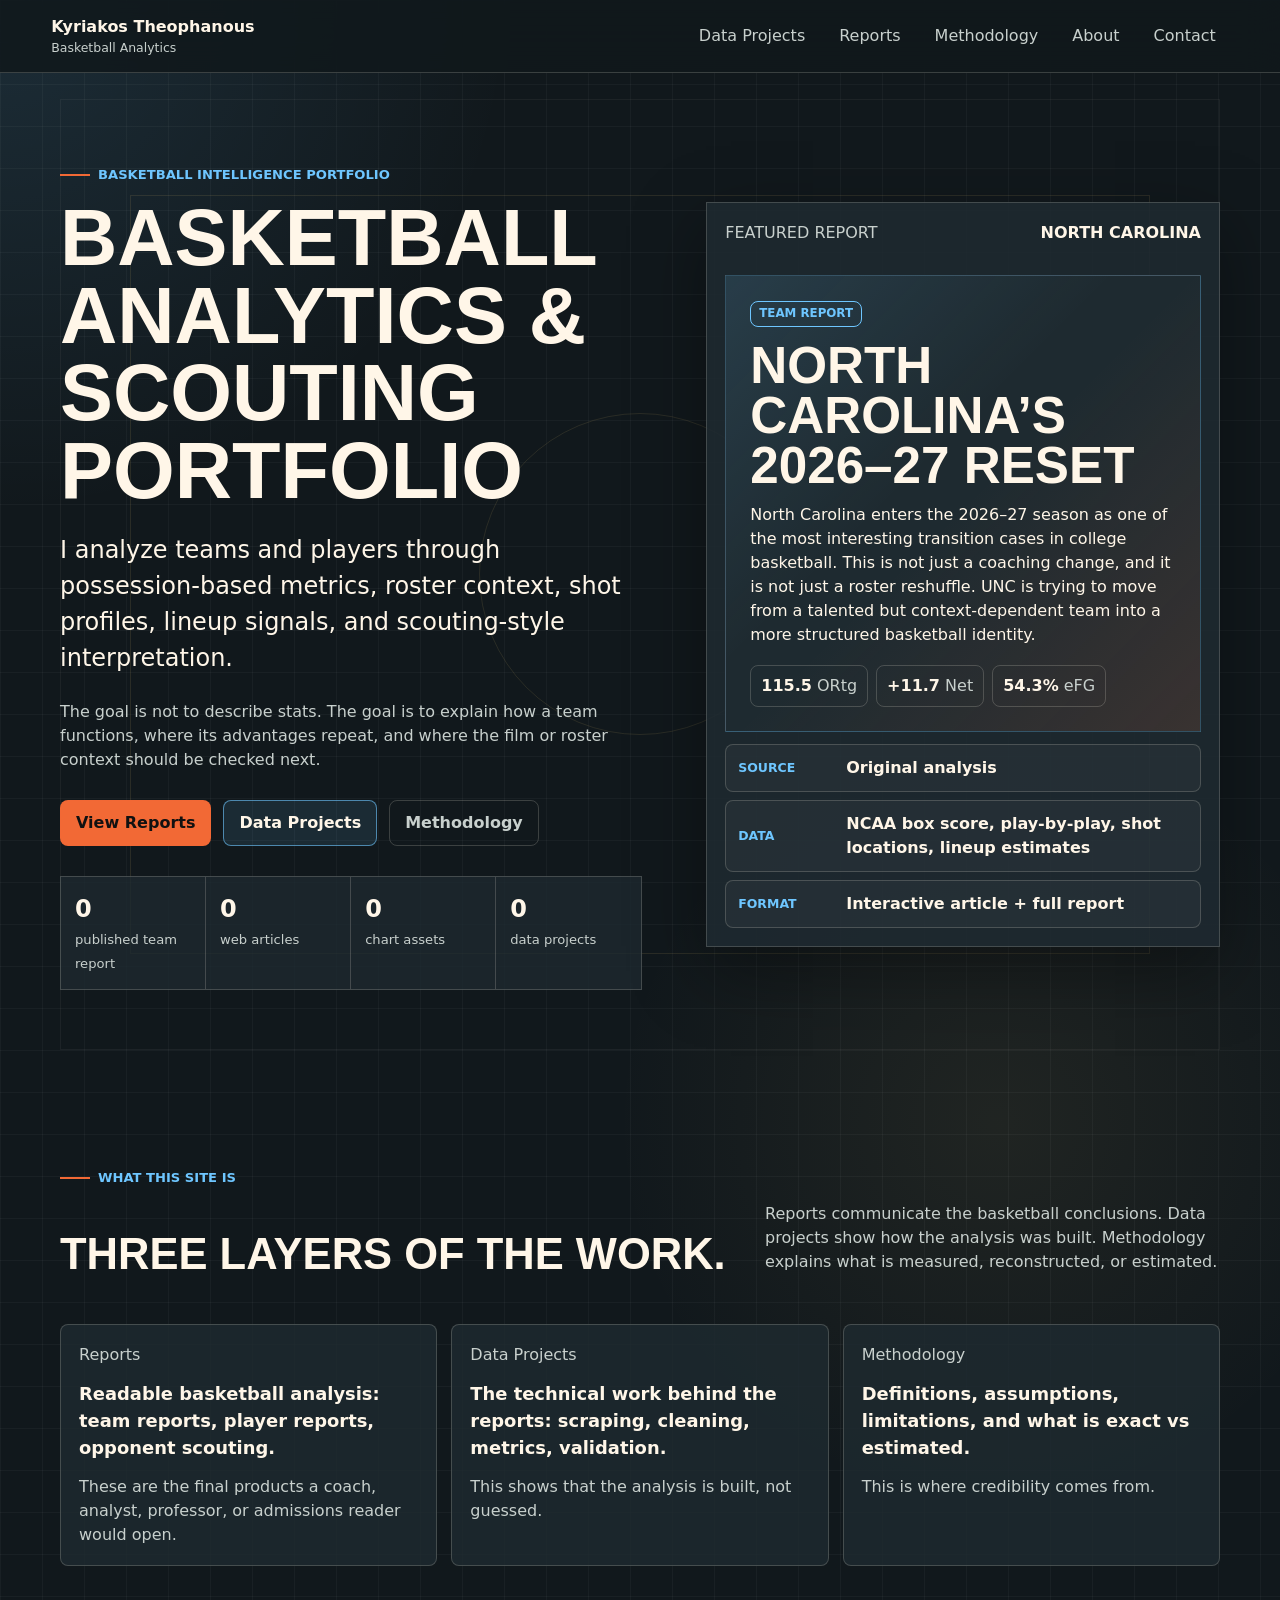
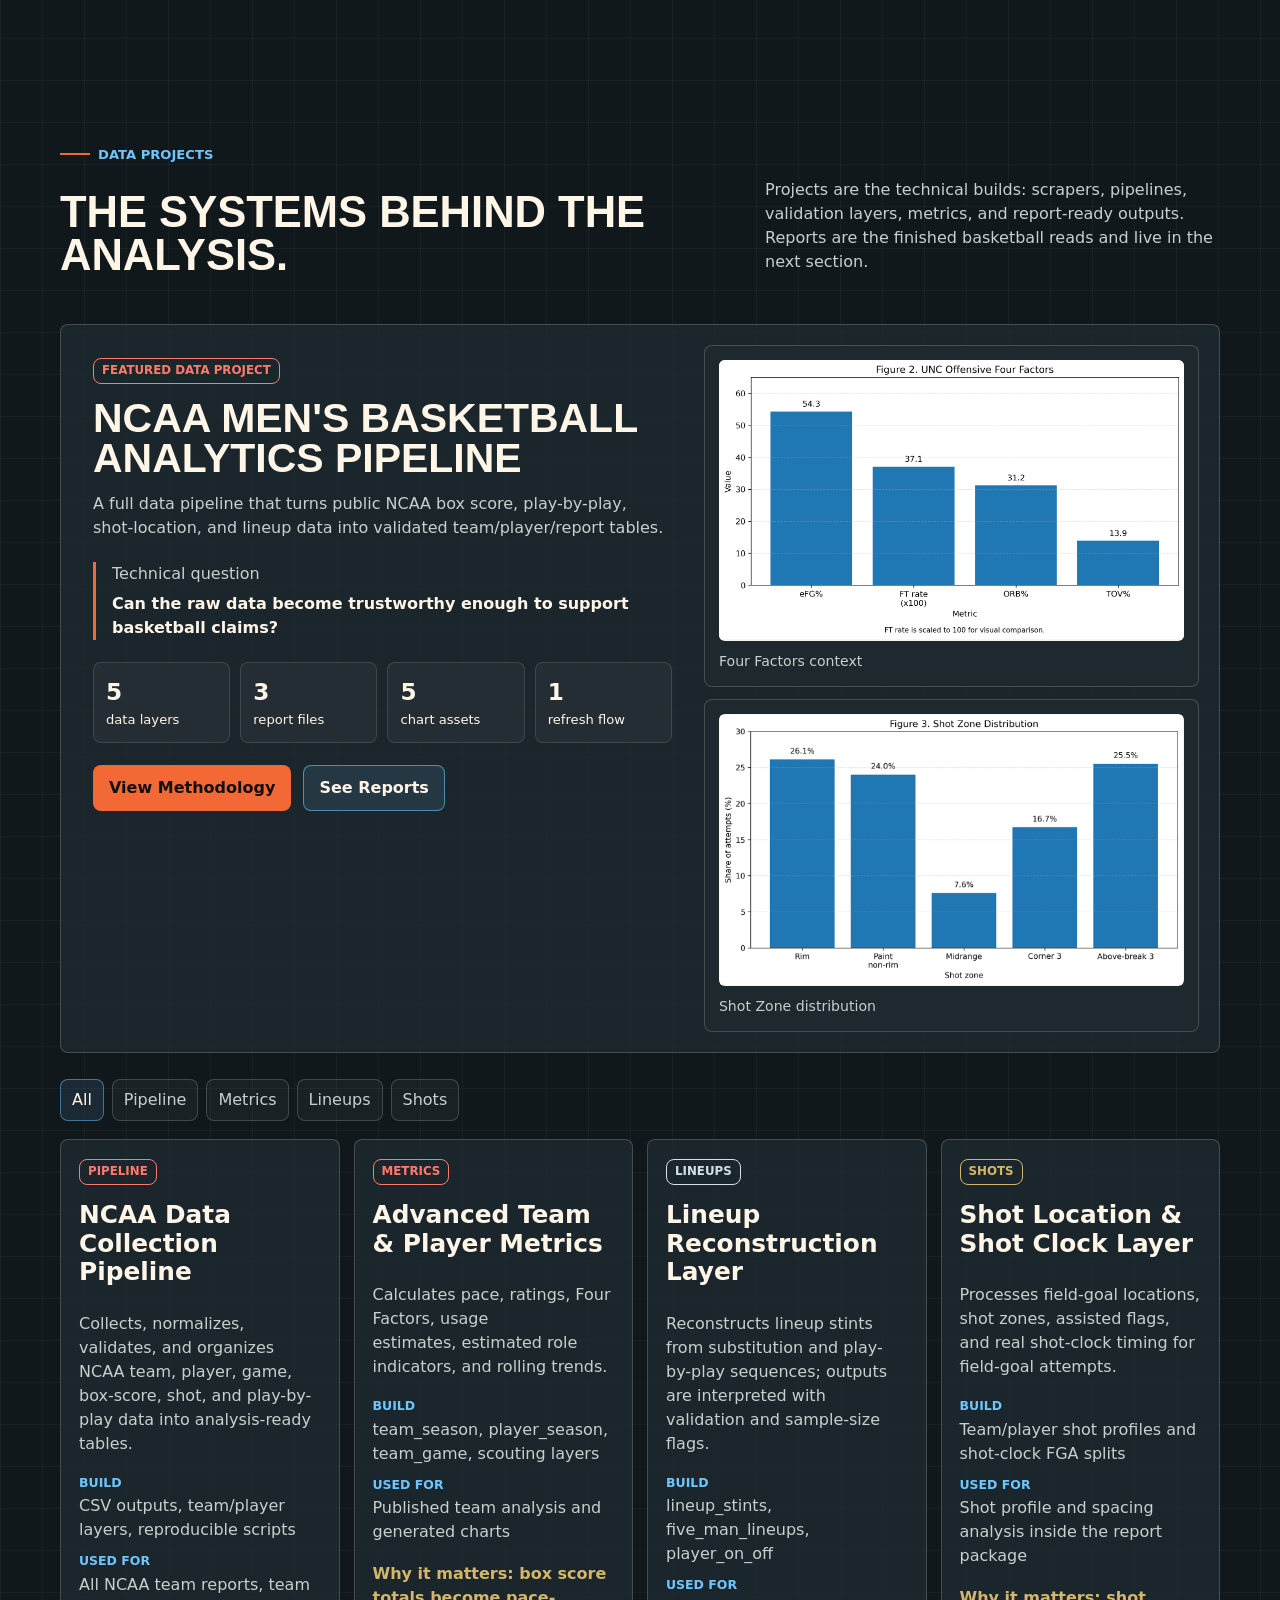
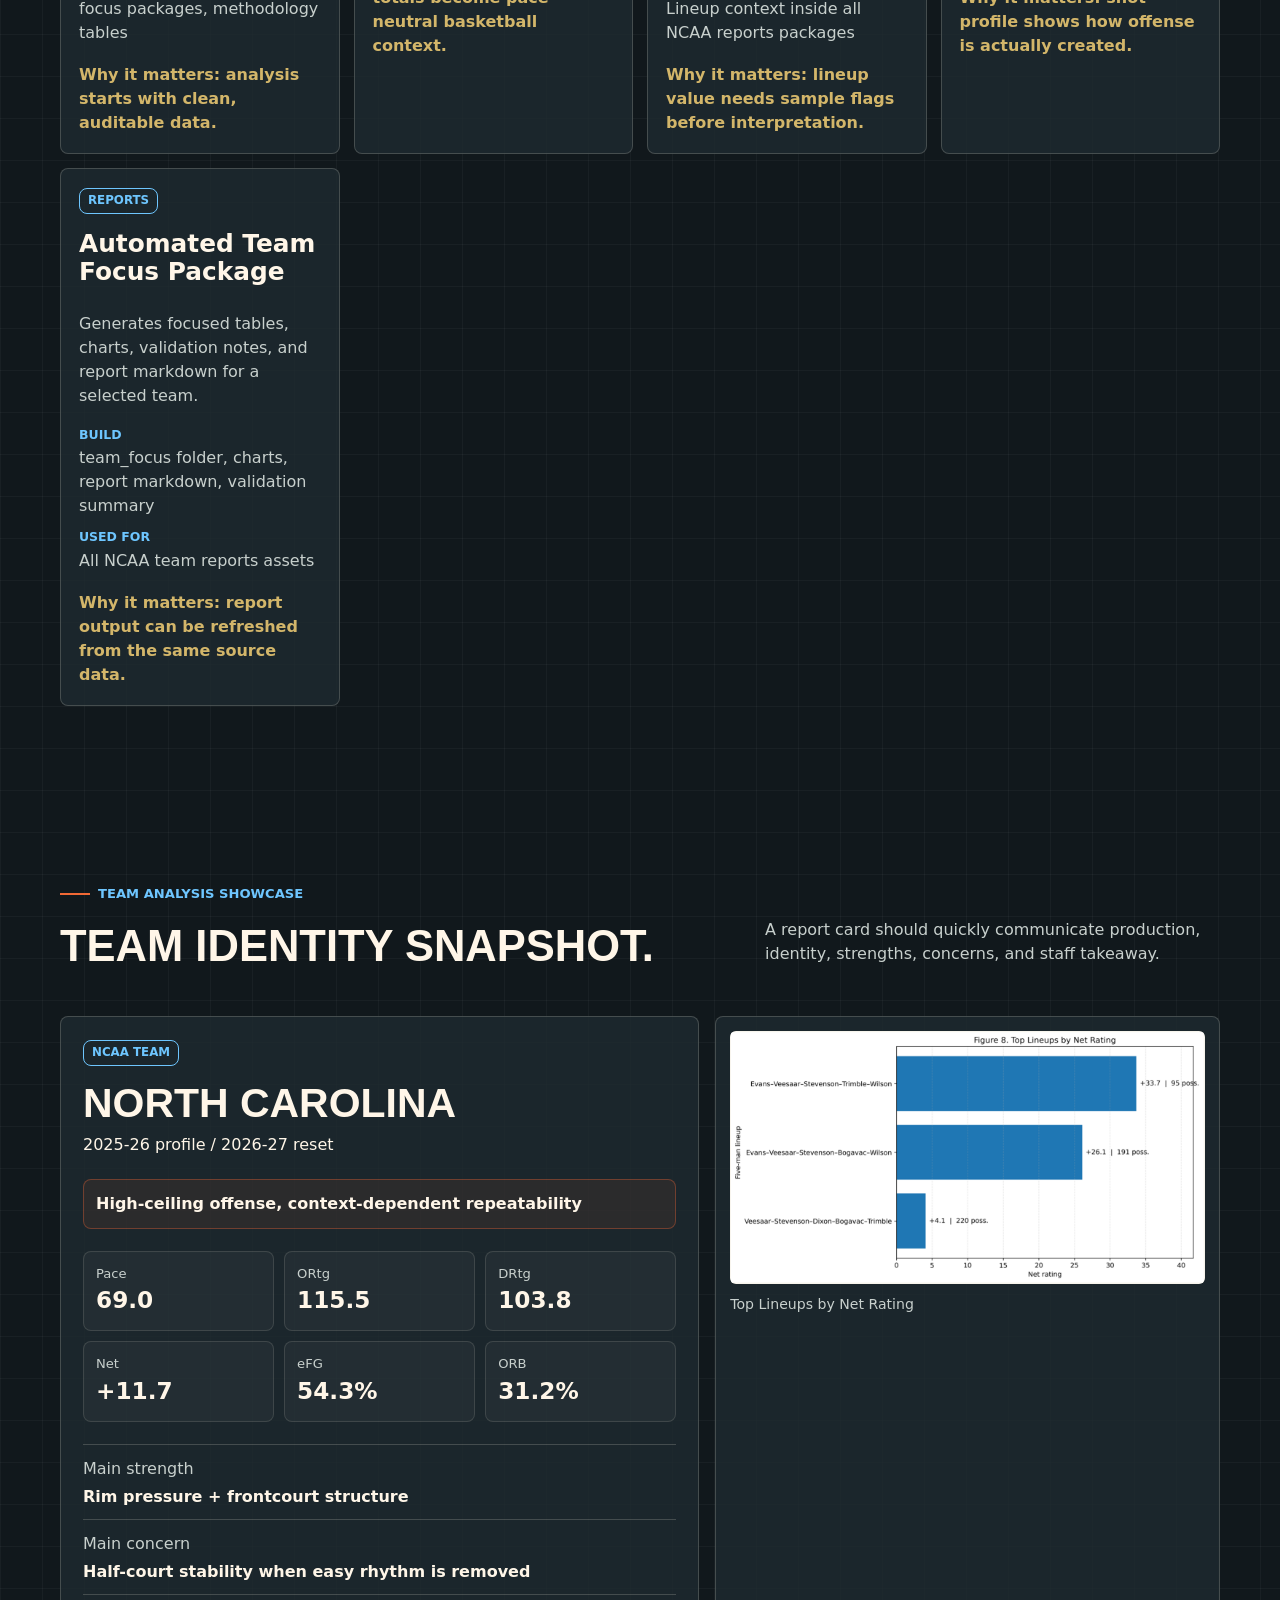
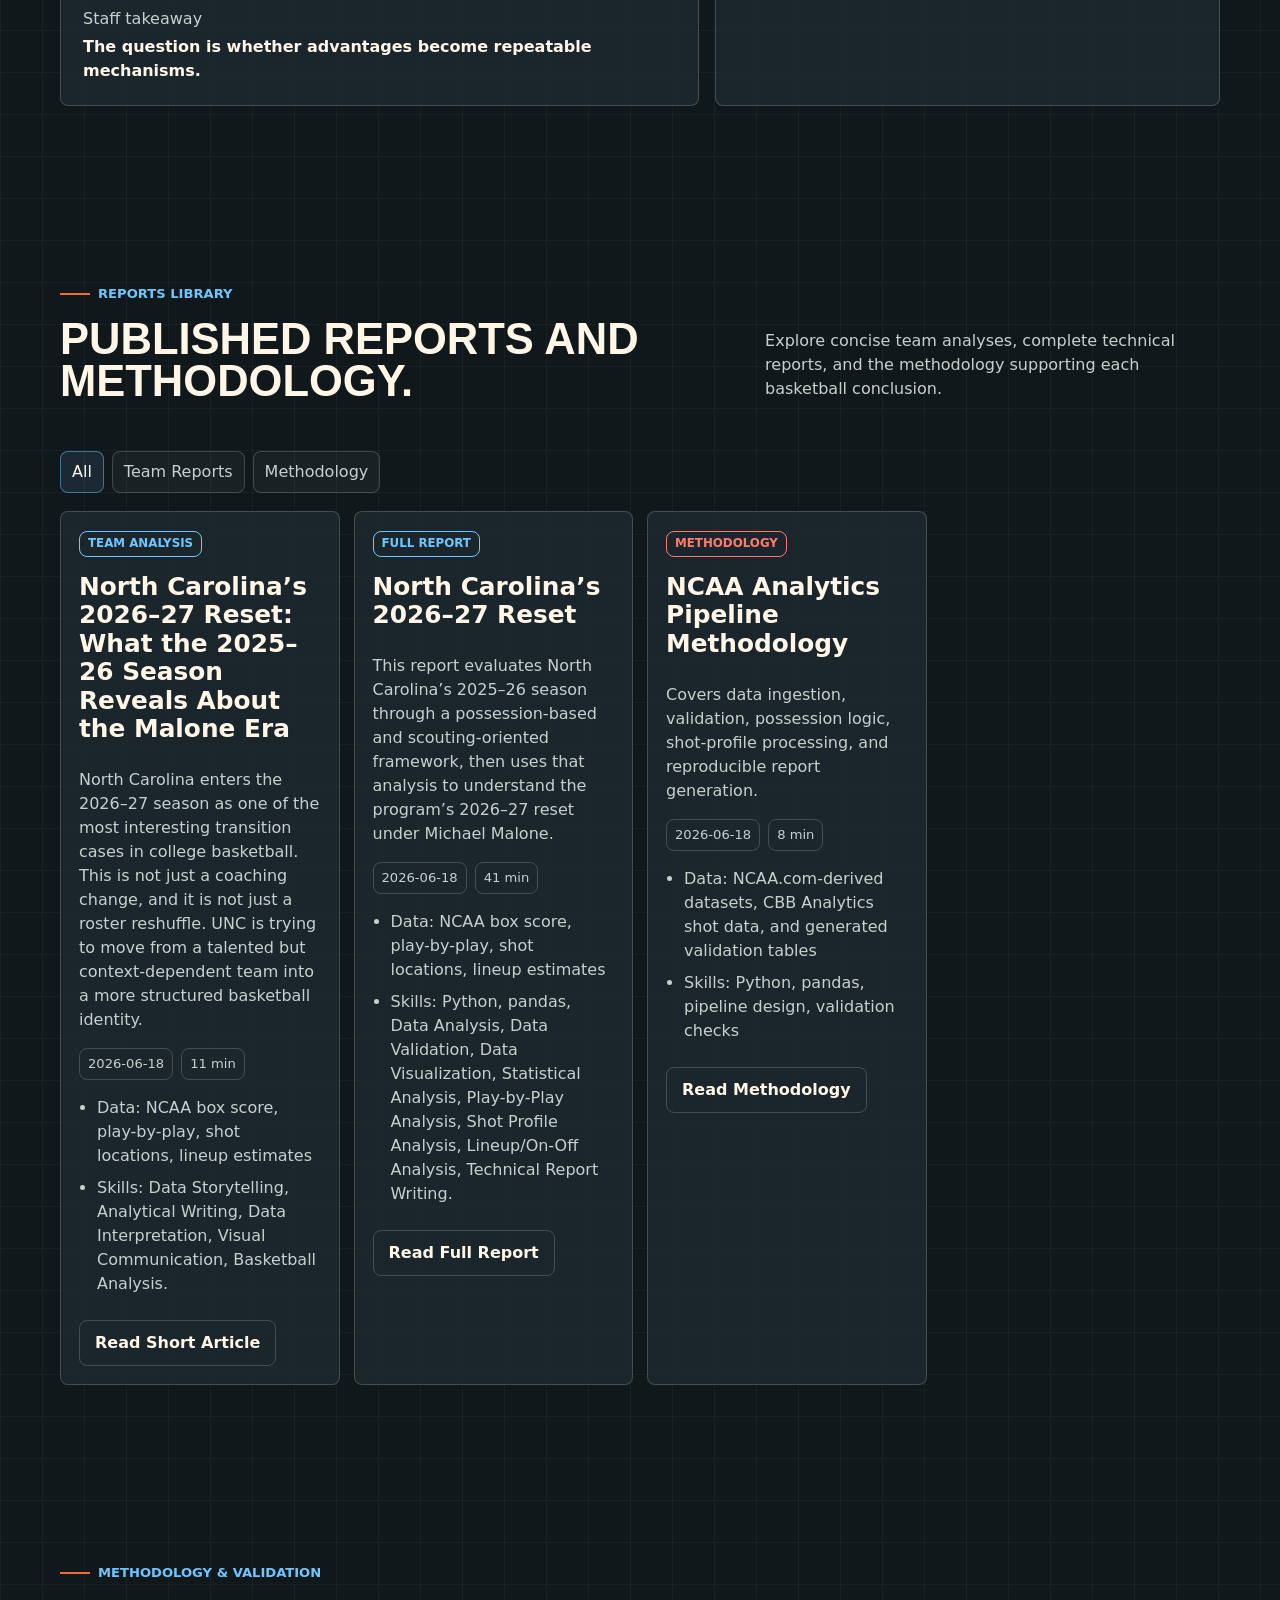
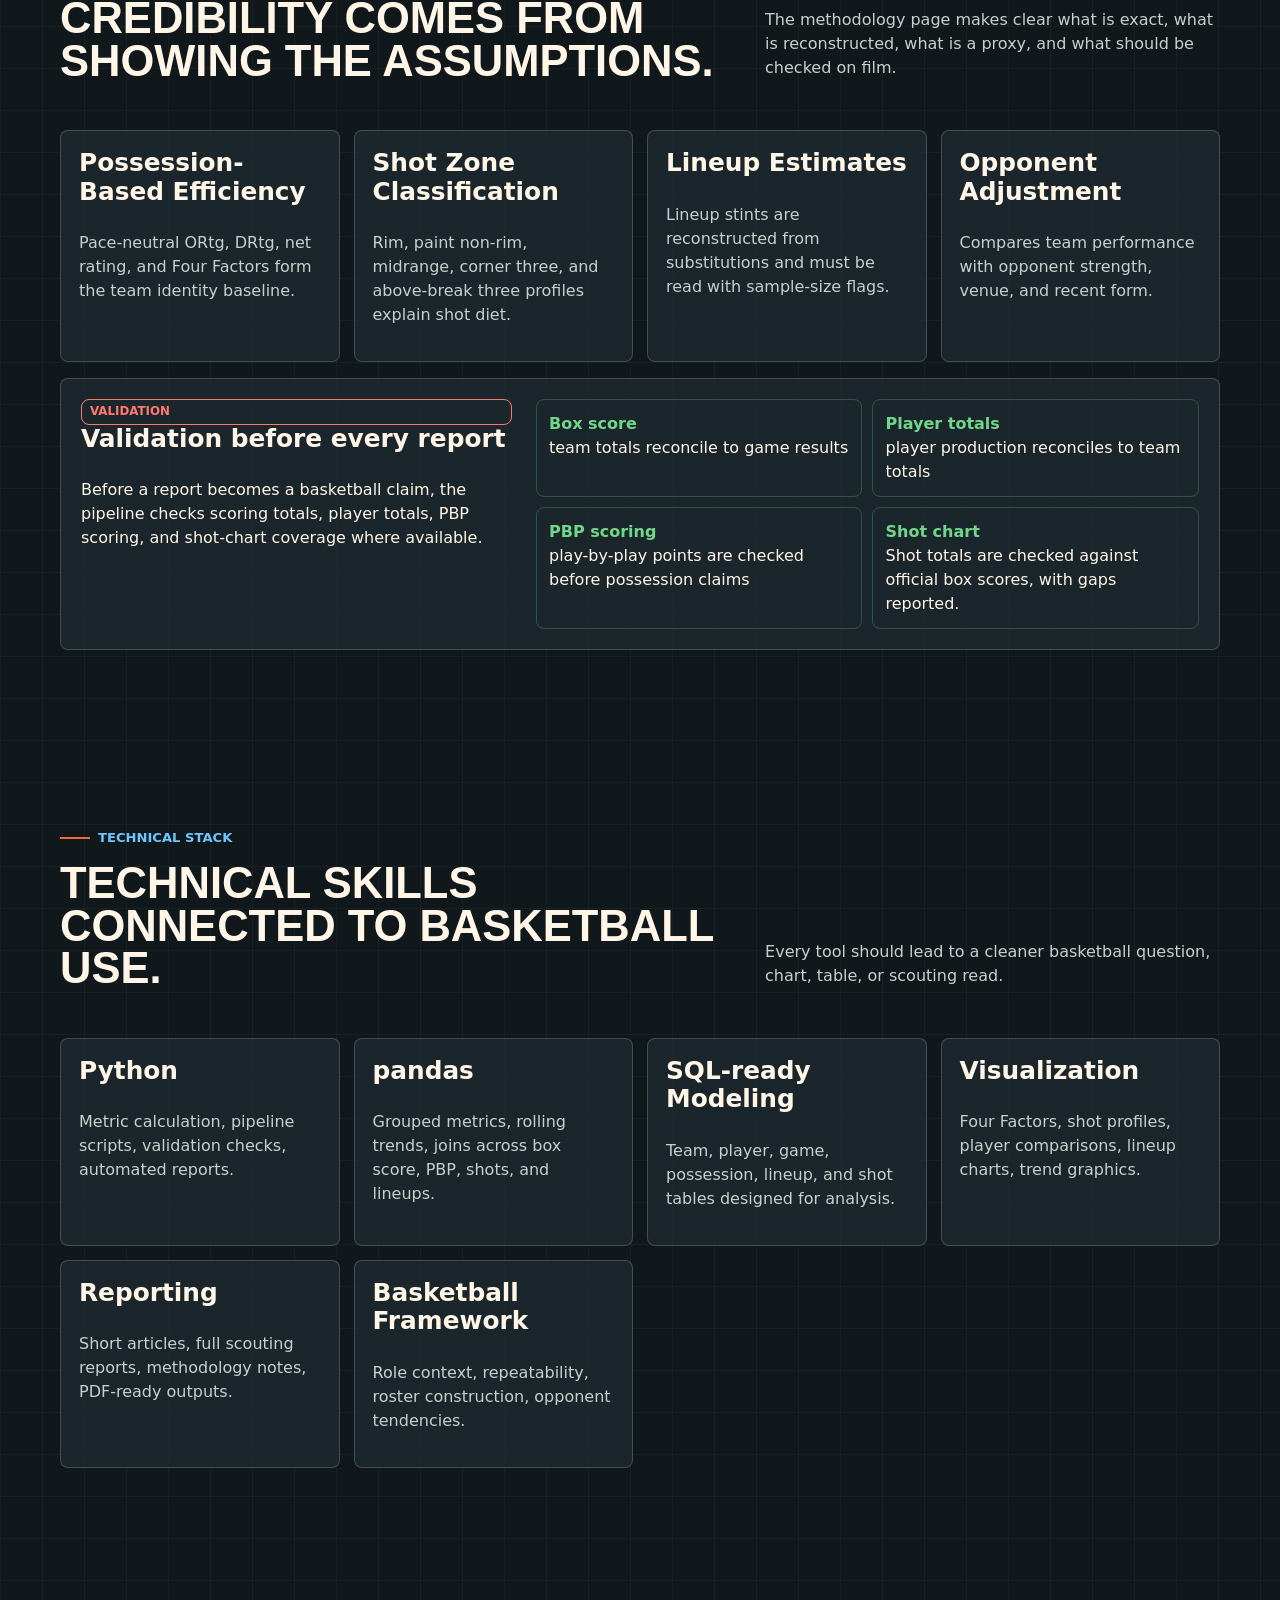
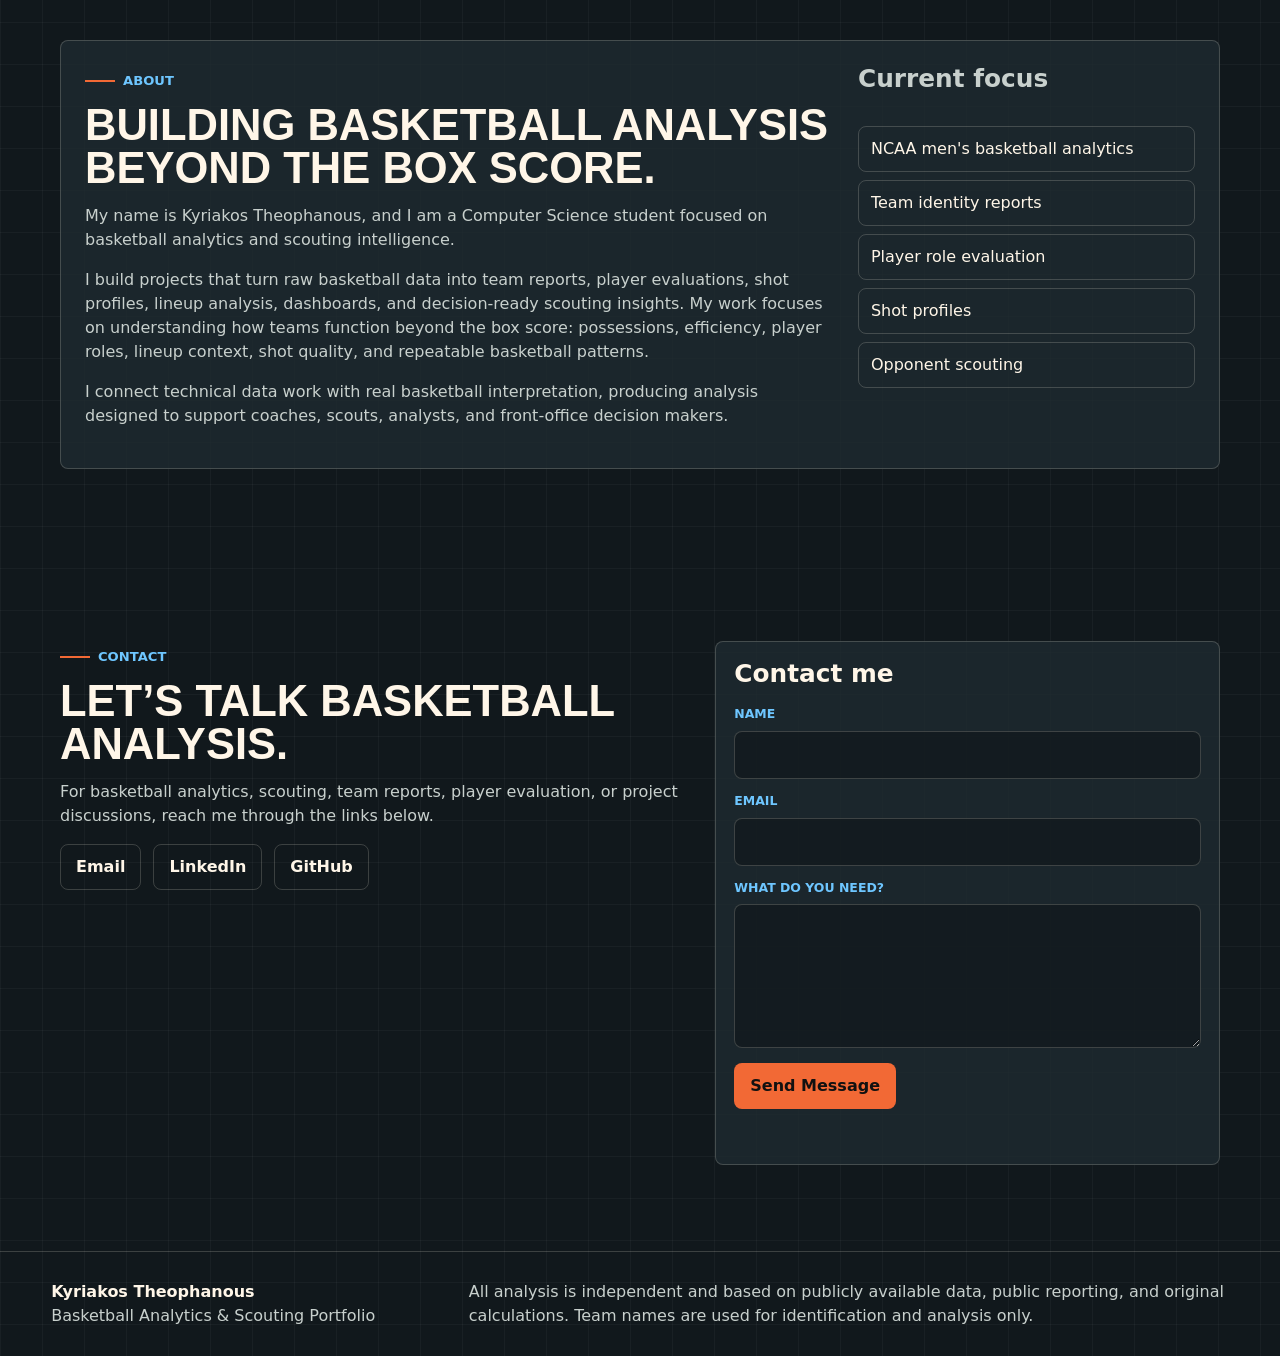
==== index.html @ 7f6c4893 "Initial portfolio site" ====
<!doctype html>
<html lang="en">
  <head>
    <meta charset="UTF-8" />
    <meta name="viewport" content="width=device-width, initial-scale=1.0" />
    <title>Kyriakos Theophanous | Basketball Analytics Portfolio</title>
    <meta
      name="description"
      content="Basketball analytics and scouting reports built from possession-based data, roster context, player roles, shot profiles, lineup impact, and team identity."
    />
    <link rel="stylesheet" href="styles.css" />
  </head>
  <body>
    <header class="site-nav" data-nav>
      <a class="brand" href="#home" aria-label="Kyriakos Theophanous home">
        <span>
          <strong>Kyriakos Theophanous</strong>
          <small>Basketball Analytics</small>
        </span>
      </a>
      <button class="nav-toggle" type="button" aria-label="Open navigation" data-nav-toggle>
        <span></span>
        <span></span>
      </button>
      <nav class="nav-links" data-nav-links>
        <a href="#projects">Data Projects</a>
        <a href="#reports">Reports</a>
        <a href="#methodology">Methodology</a>
        <a href="#about">About</a>
        <a href="#contact">Contact</a>
      </nav>
    </header>

    <main>
      <section class="hero section-shell" id="home">
        <div class="court-grid" aria-hidden="true"></div>
        <div class="hero-copy reveal">
          <p class="eyebrow">Basketball intelligence portfolio</p>
          <h1>Basketball Analytics & Scouting Portfolio</h1>
          <p class="hero-lede">
            I analyze teams and players through possession-based metrics, roster context, shot profiles,
            lineup signals, and scouting-style interpretation.
          </p>
          <p class="hero-note">
            The goal is not to describe stats. The goal is to explain how a team functions, where its
            advantages repeat, and where the film or roster context should be checked next.
          </p>
          <div class="hero-actions" aria-label="Primary links">
            <a class="btn primary" href="#reports">View Reports</a>
            <a class="btn secondary" href="#projects">Data Projects</a>
            <a class="btn ghost" href="#methodology">Methodology</a>
          </div>
          <div class="proof-strip" aria-label="Portfolio data snapshot">
            <div>
              <strong data-counter="1">0</strong>
              <span>published team report</span>
            </div>
            <div>
              <strong data-counter="3">0</strong>
              <span>report files</span>
            </div>
            <div>
              <strong data-counter="5">0</strong>
              <span>chart assets</span>
            </div>
            <div>
              <strong data-counter="1">0</strong>
              <span>NCAA pipeline</span>
            </div>
          </div>
        </div>

        <div class="guide-panel report-preview-panel reveal" aria-label="Featured report preview">
          <div class="guide-header">
            <span>Featured Report</span>
            <strong>North Carolina</strong>
          </div>
          <div class="report-preview-cover">
            <span class="badge team">Team Report</span>
            <h2>North Carolina Identity Reset</h2>
            <p>
              A possession-based read of offensive structure, frontcourt pressure, context splits, and
              roster transition.
            </p>
            <div class="mini-metrics">
              <span><b>115.5</b> ORtg</span>
              <span><b>+11.7</b> Net</span>
              <span><b>54.3%</b> eFG</span>
            </div>
          </div>
          <div class="report-preview-evidence">
            <div><span>Source</span><strong>Original analysis</strong></div>
            <div><span>Data</span><strong>NCAA box score, play-by-play, shot locations, lineup estimates</strong></div>
            <div><span>Format</span><strong>Interactive article + full report</strong></div>
          </div>
        </div>
      </section>

      <section class="snapshot section-shell reveal" aria-labelledby="snapshot-title">
        <div class="section-kicker">What This Site Is</div>
        <div class="section-heading">
          <h2 id="snapshot-title">Three things, clearly separated.</h2>
          <p>
            The portfolio should not repeat itself. The work is organized as finished reports, technical
            data projects, and methodology/validation notes.
          </p>
        </div>
        <div class="site-map-grid">
          <article class="profile-card">
            <span>Reports</span>
            <strong>Readable basketball analysis: team reports, player reports, opponent scouting.</strong>
            <p>These are the final products a coach, analyst, professor, or admissions reader would open.</p>
          </article>
          <article class="profile-card">
            <span>Data Projects</span>
            <strong>The technical work behind the reports: scraping, cleaning, metrics, validation.</strong>
            <p>This shows that the analysis is built, not guessed.</p>
          </article>
          <article class="profile-card">
            <span>Methodology</span>
            <strong>Definitions, assumptions, limitations, and what is exact vs estimated.</strong>
            <p>This is where credibility comes from.</p>
          </article>
        </div>
      </section>

      <section class="featured section-shell" id="projects" aria-labelledby="featured-title">
        <div class="section-kicker">Data Projects</div>
        <div class="section-heading reveal">
          <h2 id="featured-title">The systems behind the analysis.</h2>
          <p>
            Projects are the technical builds: scrapers, pipelines, validation layers, metrics, and
            dashboards. Reports are the finished basketball reads and live in the next section.
          </p>
        </div>

        <article class="case-study reveal">
          <div class="case-copy">
            <span class="badge model">Featured Data Project</span>
            <h3>NCAA Men's Basketball Analytics Pipeline</h3>
            <p>
              A full data pipeline that turns public NCAA box score, play-by-play, shot-location, and lineup
              data into validated team/player/report tables.
            </p>
            <div class="question-box">
              <span>Technical question</span>
              <strong>Can the raw data become trustworthy enough to support basketball claims?</strong>
            </div>
            <div class="metric-row">
              <div><b>5</b><span>data projects</span></div>
              <div><b>5</b><span>report types</span></div>
              <div><b>3</b><span>validation layers</span></div>
              <div><b>1</b><span>refresh flow</span></div>
            </div>
            <div class="button-row">
              <a class="btn primary" href="#methodology">View Methodology</a>
              <a class="btn secondary" href="#reports">See Final Reports</a>
            </div>
          </div>
          <div class="chart-stack" aria-label="Generated chart previews">
            <figure>
              <img src="assets/charts/four_factors_comparison.svg" alt="Four factors comparison chart" />
              <figcaption>Four Factors context</figcaption>
            </figure>
            <figure>
              <img src="assets/charts/shot_profile_bar.svg" alt="Shot profile bar chart" />
              <figcaption>Shot profile distribution</figcaption>
            </figure>
          </div>
        </article>

        <div class="filter-bar" aria-label="Project filters">
          <button class="active" type="button" data-filter="all">All</button>
          <button type="button" data-filter="pipeline">Pipeline</button>
          <button type="button" data-filter="metrics">Metrics</button>
          <button type="button" data-filter="lineup">Lineups</button>
          <button type="button" data-filter="shot">Shots</button>
        </div>

        <div class="project-grid">
          <article class="project-card reveal" data-project="pipeline">
            <span class="badge model">Pipeline</span>
            <h3>NCAA Data Collection Pipeline</h3>
            <p>Scrapes and organizes NCAA team, player, game, box score, and play-by-play data into analysis-ready tables.</p>
            <dl>
              <div><dt>Build</dt><dd>CSV outputs, team/player layers, reproducible scripts</dd></div>
              <div><dt>Used for</dt><dd>Every downstream team and player report</dd></div>
            </dl>
            <strong class="insight">Why it matters: analysis starts with clean, auditable data.</strong>
          </article>
          <article class="project-card reveal" data-project="metrics">
            <span class="badge model">Metrics</span>
            <h3>Advanced Team & Player Metrics</h3>
            <p>Calculates pace, ratings, Four Factors, usage estimates, role indicators, and rolling trends.</p>
            <dl>
              <div><dt>Build</dt><dd>team_season, player_season, team_game, scouting layers</dd></div>
              <div><dt>Used for</dt><dd>Team identity and player role interpretation</dd></div>
            </dl>
            <strong class="insight">Why it matters: box score totals become pace-neutral context.</strong>
          </article>
          <article class="project-card reveal" data-project="lineup">
            <span class="badge lineup">Lineups</span>
            <h3>Lineup Reconstruction Layer</h3>
            <p>Turns substitution and PBP sequences into lineup stints, five-man groups, and on/off context.</p>
            <dl>
              <div><dt>Build</dt><dd>lineup_stints, five_man_lineups, player_on_off</dd></div>
              <div><dt>Used for</dt><dd>Lineup reports and player context notes</dd></div>
            </dl>
            <strong class="insight">Why it matters: lineups need sample flags before interpretation.</strong>
          </article>
          <article class="project-card reveal" data-project="shot">
            <span class="badge shot">Shots</span>
            <h3>Shot Location & Shot Clock Layer</h3>
            <p>Processes field-goal locations, zone labels, assisted flags, and real shot-clock attempt splits.</p>
            <dl>
              <div><dt>Build</dt><dd>team/player shot profiles, shot-clock FGA tables</dd></div>
              <div><dt>Used for</dt><dd>Shot diet, spacing, and player scoring profiles</dd></div>
            </dl>
            <strong class="insight">Why it matters: shot profile shows how offense is actually created.</strong>
          </article>
          <article class="project-card reveal" data-project="pipeline">
            <span class="badge team">Reports</span>
            <h3>Automated Team Focus Packages</h3>
            <p>Generates one folder per team with focused tables, charts, validation notes, and report markdown.</p>
            <dl>
              <div><dt>Build</dt><dd>team_focus folders and report-ready assets</dd></div>
              <div><dt>Used for</dt><dd>Team reports and scouting summaries</dd></div>
            </dl>
            <strong class="insight">Why it matters: one pipeline can refresh every team consistently.</strong>
          </article>
        </div>
      </section>

      <section class="showcase section-shell reveal" aria-labelledby="team-title">
        <div class="section-kicker">Team Analysis Showcase</div>
        <div class="section-heading">
          <h2 id="team-title">Team identity snapshot.</h2>
          <p>One team card should quickly communicate production, identity, strengths, concerns, and staff takeaway.</p>
        </div>
        <div class="team-layout">
          <article class="identity-card">
            <div>
              <span class="badge team">NCAA Team</span>
              <h3>North Carolina</h3>
              <p>2025-26 profile / 2026-27 reset</p>
            </div>
            <div class="identity-label">High-ceiling offense, context-dependent repeatability</div>
            <div class="metric-tiles">
              <div><span>Pace</span><strong>69.0</strong></div>
              <div><span>ORtg</span><strong>115.5</strong></div>
              <div><span>DRtg</span><strong>103.8</strong></div>
              <div><span>Net</span><strong>+11.7</strong></div>
              <div><span>eFG</span><strong>54.3%</strong></div>
              <div><span>ORB</span><strong>31.2%</strong></div>
            </div>
            <div class="takeaway-grid">
              <div><span>Main strength</span><strong>Rim pressure + frontcourt structure</strong></div>
              <div><span>Main concern</span><strong>Half-court stability when easy rhythm is removed</strong></div>
              <div><span>Staff takeaway</span><strong>The question is whether advantages become repeatable mechanisms.</strong></div>
            </div>
          </article>
          <figure class="large-chart">
            <img src="assets/charts/net_rating_trend.svg" alt="Net rating trend chart" />
            <figcaption>Generated trend chart preview from the analysis pipeline.</figcaption>
          </figure>
        </div>
      </section>

      <section class="reports section-shell" id="reports" aria-labelledby="reports-title">
        <div class="section-kicker">Reports Library</div>
        <div class="section-heading reveal">
          <h2 id="reports-title">A library for articles, PDFs, charts, and methodology.</h2>
          <p>
            Short public reads can sit next to full reports, source notes, validation summaries, and code links.
          </p>
        </div>
        <div class="filter-bar report-filters" aria-label="Report filters">
          <button class="active" type="button" data-report-filter="all">All</button>
          <button type="button" data-report-filter="team">Team Reports</button>
          <button type="button" data-report-filter="method">Methodology</button>
        </div>
        <div class="report-grid">
          <article class="report-card reveal" data-report="team">
            <span class="badge team">Team Analysis</span>
            <h3>North Carolina's 2026-27 Reset</h3>
            <p>UNC's profile was strong but context-dependent; the reset asks whether advantages can repeat.</p>
            <ul>
              <li>Data: box scores, PBP, shot-location, lineup estimates</li>
              <li>Skills: Four Factors, context splits, roster transition</li>
            </ul>
            <a href="article.html?slug=north-carolina-2026-reset-short">Read Short Article</a>
          </article>
          <article class="report-card reveal" data-report="method">
            <span class="badge model">Methodology</span>
            <h3>NCAA Analytics Pipeline</h3>
            <p>Data ingestion, validation, possession logic, shot profile processing, and report exports.</p>
            <ul>
              <li>Data: NCAA.com, CBB shot feed, generated validation tables</li>
              <li>Skills: Python, pandas, pipeline design, checks</li>
            </ul>
            <a href="article.html?slug=ncaa-pipeline-methodology">Read Methodology</a>
          </article>
        </div>
      </section>

      <section class="methodology section-shell" id="methodology" aria-labelledby="method-title">
        <div class="section-kicker">Methodology & Validation</div>
        <div class="section-heading reveal">
          <h2 id="method-title">Credibility comes from showing the assumptions.</h2>
          <p>
            The methodology page should make clear what is exact, what is reconstructed, what is a proxy, and
            what should be checked on film.
          </p>
        </div>
        <div class="method-grid">
          <article class="method-card reveal">
            <h3>Possession-Based Efficiency</h3>
            <p>Pace-neutral ORtg, DRtg, net rating, and Four Factors form the team identity baseline.</p>
          </article>
          <article class="method-card reveal">
            <h3>Shot Zone Classification</h3>
            <p>Rim, paint non-rim, midrange, corner three, and above-break three profiles explain shot diet.</p>
          </article>
          <article class="method-card reveal">
            <h3>Lineup Estimates</h3>
            <p>Lineup stints are reconstructed from substitutions and must be read with sample-size flags.</p>
          </article>
          <article class="method-card reveal">
            <h3>Opponent Adjustment</h3>
            <p>Context splits separate raw production from opponent strength, venue, and recent-form effects.</p>
          </article>
        </div>
        <div class="validation-panel reveal">
          <div>
            <span class="badge model">Validation</span>
            <h3>Validation before every report</h3>
            <p>Before a report becomes a basketball claim, the pipeline checks scoring totals, player totals, PBP scoring, and shot-chart coverage where available.</p>
          </div>
          <ul>
            <li><strong>Box score</strong><span>team totals reconcile to game results</span></li>
            <li><strong>Player totals</strong><span>player production reconciles to team totals</span></li>
            <li><strong>PBP scoring</strong><span>play-by-play points are checked before possession claims</span></li>
            <li><strong>Shot chart</strong><span>FGA, FGM, 3PA, and 3PM coverage is verified where shot data exists</span></li>
          </ul>
        </div>
      </section>

      <section class="skills section-shell reveal" aria-labelledby="skills-title">
        <div class="section-kicker">Technical Stack</div>
        <div class="section-heading">
          <h2 id="skills-title">Technical skills connected to basketball use.</h2>
          <p>Every tool should lead to a cleaner basketball question, chart, table, or scouting read.</p>
        </div>
        <div class="skill-grid">
          <article><h3>Python</h3><p>Metric calculation, pipeline scripts, validation checks, automated reports.</p></article>
          <article><h3>pandas</h3><p>Grouped metrics, rolling trends, joins across box score, PBP, shots, and lineups.</p></article>
          <article><h3>SQL-ready Modeling</h3><p>Team, player, game, possession, lineup, and shot tables designed for analysis.</p></article>
          <article><h3>Visualization</h3><p>Four Factors, shot profiles, player comparisons, lineup charts, trend graphics.</p></article>
          <article><h3>Reporting</h3><p>Short articles, full scouting reports, methodology notes, PDF-ready outputs.</p></article>
          <article><h3>Basketball Framework</h3><p>Role context, repeatability, roster construction, opponent tendencies.</p></article>
        </div>
      </section>

      <section class="about section-shell" id="about" aria-labelledby="about-title">
        <div class="about-panel reveal">
          <div>
            <div class="section-kicker">About</div>
            <h2 id="about-title">Student analyst building serious basketball work.</h2>
            <p>
              My name is Kyriakos Theophanous. I am a Computer Science student building a basketball analytics
              and scouting portfolio focused on college basketball, team identity, player roles, and
              possession-based analysis.
            </p>
            <p>
              I am especially interested in the connection between data and basketball decisions: how a team
              creates advantages, how player roles affect lineup function, how shot profiles reveal identity,
              and how roster construction changes the way a team can play.
            </p>
          </div>
          <div class="target-list">
            <h3>Current focus</h3>
            <span>NCAA men's basketball analytics</span>
            <span>Team identity reports</span>
            <span>Player role evaluation</span>
            <span>Shot profiles</span>
            <span>Opponent scouting</span>
          </div>
        </div>
      </section>

      <section class="contact section-shell" id="contact" aria-labelledby="contact-title">
        <div class="contact-layout reveal">
          <div>
            <div class="section-kicker">Contact</div>
            <h2 id="contact-title">Let’s talk basketball analysis.</h2>
            <p class="contact-copy">
              For basketball analytics, scouting, team reports, player evaluation, or project discussions,
              reach me through the links below.
            </p>
            <div class="contact-links" aria-label="Contact links">
              <a href="mailto:kyriacosthe@gmail.com">Email</a>
              <a href="https://www.linkedin.com/in/kyriakos-theophanous-17b260353/" target="_blank" rel="noreferrer">LinkedIn</a>
              <a href="https://github.com/Kyriacosthe" target="_blank" rel="noreferrer">GitHub</a>
            </div>
          </div>
          <form class="contact-form" data-contact-form>
            <h3>Contact me</h3>
            <label>
              <span>Name</span>
              <input name="name" type="text" autocomplete="name" required />
            </label>
            <label>
              <span>Email</span>
              <input name="email" type="email" autocomplete="email" required />
            </label>
            <label>
              <span>What do you need?</span>
              <textarea name="message" rows="5" required></textarea>
            </label>
            <button class="btn primary" type="submit">Send Message</button>
            <p class="form-status" data-contact-status></p>
          </form>
        </div>
      </section>

    </main>

    <footer class="site-footer">
      <div>
        <strong>Kyriakos Theophanous</strong>
        <span>Basketball Analytics & Scouting Portfolio</span>
      </div>
      <p>
        All analysis is independent and based on publicly available data, public reporting, and original
        calculations. Team names are used for identification and analysis only.
      </p>
    </footer>

    <script src="script.js"></script>
  </body>
</html>
---- styles.css ----
:root {
  color-scheme: dark;
  --bg: #11181c;
  --bg-2: #172127;
  --panel: #1e2a30;
  --panel-2: #27353c;
  --cream: #fff6e8;
  --muted: #c8d0cd;
  --line: rgba(255, 246, 232, 0.18);
  --blue: #6ec6ff;
  --orange: #f26935;
  --gold: #d3b66a;
  --green: #72d68a;
  --danger: #ff7a6d;
  --shadow: 0 24px 70px rgba(0, 0, 0, 0.36);
  font-family: Inter, ui-sans-serif, system-ui, -apple-system, BlinkMacSystemFont, "Segoe UI", sans-serif;
  letter-spacing: 0;
}

* {
  box-sizing: border-box;
  letter-spacing: 0;
}

html {
  scroll-behavior: smooth;
}

body {
  margin: 0;
  min-width: 320px;
  background:
    linear-gradient(rgba(255, 255, 255, 0.035) 1px, transparent 1px),
    linear-gradient(90deg, rgba(255, 255, 255, 0.035) 1px, transparent 1px),
    radial-gradient(circle at top left, rgba(110, 198, 255, 0.12), transparent 32rem),
    radial-gradient(circle at 78% 12%, rgba(211, 182, 106, 0.08), transparent 24rem),
    var(--bg);
  background-size: 42px 42px, 42px 42px, auto, auto, auto;
  color: var(--cream);
  line-height: 1.5;
}

body.nav-open {
  overflow: hidden;
}

a {
  color: inherit;
  text-decoration: none;
}

img {
  display: block;
  max-width: 100%;
}

button,
input,
textarea,
select {
  font: inherit;
}

button {
  cursor: pointer;
}

.site-nav {
  position: sticky;
  top: 0;
  z-index: 50;
  display: flex;
  align-items: center;
  justify-content: space-between;
  gap: 24px;
  padding: 14px clamp(18px, 4vw, 56px);
  border-bottom: 1px solid var(--line);
  background: rgba(17, 24, 28, 0.88);
  backdrop-filter: blur(18px);
}

.brand {
  display: inline-flex;
  align-items: center;
  min-width: 0;
}

.brand strong,
.brand small {
  display: block;
  white-space: nowrap;
}

.brand small {
  color: var(--muted);
  font-size: 0.78rem;
}

.nav-links {
  display: flex;
  align-items: center;
  gap: 8px;
}

.nav-links a {
  border: 1px solid transparent;
  border-radius: 8px;
  color: var(--muted);
  padding: 9px 12px;
  transition: color 180ms ease, border-color 180ms ease, background 180ms ease;
}

.nav-links a:hover,
.nav-links a.active {
  border-color: rgba(110, 198, 255, 0.3);
  background: rgba(110, 198, 255, 0.08);
  color: var(--cream);
}

.nav-toggle {
  display: none;
  width: 42px;
  height: 42px;
  border: 1px solid var(--line);
  border-radius: 8px;
  background: rgba(255, 255, 255, 0.04);
}

.nav-toggle span {
  display: block;
  width: 18px;
  height: 2px;
  margin: 5px auto;
  background: var(--cream);
}

.section-shell {
  position: relative;
  max-width: 1240px;
  margin: 0 auto;
  padding: 86px clamp(18px, 4vw, 40px);
}

.hero {
  display: grid;
  min-height: calc(100vh - 72px);
  align-items: center;
  grid-template-columns: minmax(0, 1.02fr) minmax(360px, 0.9fr);
  gap: clamp(34px, 5vw, 70px);
  overflow: hidden;
}

.court-grid {
  position: absolute;
  inset: 26px clamp(18px, 4vw, 40px);
  pointer-events: none;
  border: 1px solid rgba(244, 237, 223, 0.08);
  opacity: 0.65;
}

.court-grid::before,
.court-grid::after {
  position: absolute;
  content: "";
  border: 1px solid rgba(211, 182, 106, 0.2);
}

.court-grid::before {
  inset: 10% 6%;
}

.court-grid::after {
  top: 50%;
  left: 50%;
  width: min(28vw, 320px);
  aspect-ratio: 1;
  border-radius: 50%;
  transform: translate(-50%, -50%);
}

.hero-copy,
.guide-panel,
.snapshot,
.featured,
.showcase,
.players,
.reports,
.dashboard,
.methodology,
.skills,
.about,
.contact {
  position: relative;
}

.eyebrow,
.section-kicker {
  display: inline-flex;
  align-items: center;
  gap: 8px;
  margin: 0 0 14px;
  color: var(--blue);
  font-size: 0.82rem;
  font-weight: 800;
  text-transform: uppercase;
}

.eyebrow::before,
.section-kicker::before {
  content: "";
  width: 30px;
  height: 2px;
  background: var(--orange);
}

h1,
h2,
h3,
p {
  margin-top: 0;
}

h1,
h2 {
  font-family: "Arial Narrow", "Roboto Condensed", Impact, ui-sans-serif, sans-serif;
  font-stretch: condensed;
  line-height: 0.98;
}

h1 {
  max-width: 900px;
  margin-bottom: 22px;
  font-size: clamp(3rem, 6.2vw, 6.4rem);
  text-transform: uppercase;
}

h2 {
  margin-bottom: 14px;
  font-size: clamp(1.9rem, 3.4vw, 3.8rem);
  text-transform: uppercase;
}

h3 {
  color: var(--cream);
  font-size: clamp(1.18rem, 2vw, 1.55rem);
  line-height: 1.15;
}

.hero-lede {
  max-width: 760px;
  color: var(--cream);
  font-size: clamp(1.15rem, 2vw, 1.5rem);
}

.hero-note,
.section-heading p,
.case-copy p,
.project-card p,
.report-card p,
.method-card p,
.skill-grid p,
.about-panel p,
.contact-layout p {
  color: var(--muted);
}

.hero-note {
  max-width: 680px;
  margin-bottom: 28px;
}

.hero-actions,
.button-row,
.contact-links {
  display: flex;
  flex-wrap: wrap;
  gap: 12px;
}

.btn,
.contact-links a,
.report-card a {
  display: inline-flex;
  min-height: 42px;
  align-items: center;
  justify-content: center;
  border: 1px solid var(--line);
  border-radius: 8px;
  padding: 10px 15px;
  font-weight: 800;
  transition: transform 180ms ease, border-color 180ms ease, background 180ms ease, color 180ms ease;
}

.btn:hover,
.contact-links a:hover,
.report-card a:hover {
  transform: translateY(-2px);
}

.btn.primary {
  border-color: rgba(242, 105, 53, 0.7);
  background: var(--orange);
  color: #111;
}

.btn.secondary {
  border-color: rgba(110, 198, 255, 0.6);
  background: rgba(110, 198, 255, 0.11);
}

.btn.ghost {
  color: var(--muted);
}

.proof-strip {
  display: grid;
  max-width: 760px;
  margin-top: 30px;
  grid-template-columns: repeat(4, minmax(0, 1fr));
  border: 1px solid var(--line);
  background: rgba(30, 42, 48, 0.78);
}

.proof-strip div {
  padding: 14px;
  border-right: 1px solid var(--line);
}

.proof-strip div:last-child {
  border-right: 0;
}

.proof-strip strong {
  display: block;
  color: var(--cream);
  font-size: 1.5rem;
}

.proof-strip span {
  color: var(--muted);
  font-size: 0.82rem;
}

.guide-panel {
  padding: 18px;
  border: 1px solid rgba(244, 237, 223, 0.18);
  background: rgba(30, 42, 48, 0.88);
  box-shadow: var(--shadow);
}

.guide-header {
  display: flex;
  justify-content: space-between;
  gap: 12px;
  margin-bottom: 18px;
  color: var(--muted);
  text-transform: uppercase;
}

.guide-header strong {
  color: var(--cream);
}

.filter-bar {
  display: flex;
  flex-wrap: wrap;
  gap: 8px;
  margin-bottom: 18px;
}

.filter-bar button {
  border: 1px solid var(--line);
  border-radius: 8px;
  background: rgba(255, 255, 255, 0.04);
  color: var(--muted);
  padding: 8px 11px;
  transition: color 160ms ease, border-color 160ms ease, background 160ms ease;
}

.filter-bar button.active,
.filter-bar button:hover {
  border-color: rgba(110, 198, 255, 0.48);
  background: rgba(110, 198, 255, 0.1);
  color: var(--cream);
}

.report-preview-panel {
  display: grid;
  gap: 12px;
}

.report-preview-cover {
  min-height: 220px;
  padding: 24px;
  border: 1px solid rgba(110, 198, 255, 0.25);
  background:
    linear-gradient(135deg, rgba(110, 198, 255, 0.12), transparent 42%),
    linear-gradient(315deg, rgba(242, 105, 53, 0.13), transparent 50%),
    var(--panel);
  transition: transform 240ms ease, border-color 240ms ease;
}

.report-preview-cover h2 {
  max-width: 480px;
  margin: 14px 0 12px;
  font-size: clamp(2rem, 4vw, 3.6rem);
}

.report-preview-cover:hover {
  border-color: rgba(242, 105, 53, 0.62);
  transform: translateY(-4px);
}

.report-preview-evidence {
  display: grid;
  grid-template-columns: 1fr;
  gap: 8px;
}

.report-preview-evidence div {
  display: grid;
  grid-template-columns: 96px 1fr;
  gap: 12px;
  align-items: center;
  border: 1px solid var(--line);
  border-radius: 8px;
  padding: 11px 12px;
  background: rgba(255, 255, 255, 0.035);
}

.report-preview-evidence span {
  color: var(--blue);
  font-size: 0.78rem;
  font-weight: 900;
  text-transform: uppercase;
}

.report-preview-evidence strong {
  color: var(--cream);
}

.badge {
  display: inline-flex;
  align-items: center;
  min-height: 24px;
  border: 1px solid currentColor;
  border-radius: 8px;
  padding: 3px 8px;
  font-size: 0.74rem;
  font-weight: 900;
  text-transform: uppercase;
}

.badge.team {
  color: var(--blue);
}

.badge.player {
  color: var(--green);
}

.badge.shot {
  color: var(--gold);
}

.badge.lineup {
  color: #d1e1e5;
}

.badge.scouting {
  color: var(--orange);
}

.badge.model {
  color: var(--danger);
}

.mini-metrics,
.player-stats {
  display: flex;
  flex-wrap: wrap;
  gap: 8px;
  margin-top: 18px;
}

.mini-metrics span,
.player-stats span {
  border: 1px solid var(--line);
  border-radius: 8px;
  padding: 8px 10px;
  color: var(--muted);
}

.mini-metrics b {
  color: var(--cream);
}

.section-heading {
  display: grid;
  grid-template-columns: minmax(0, 0.92fr) minmax(280px, 0.62fr);
  gap: 30px;
  align-items: end;
  margin-bottom: 34px;
}

.snapshot-grid,
.site-map-grid,
.project-grid,
.report-grid,
.method-grid,
.skill-grid,
.player-grid {
  display: grid;
  grid-template-columns: repeat(4, minmax(0, 1fr));
  gap: 14px;
}

.profile-card,
.project-card,
.report-card,
.method-card,
.skill-grid article,
.player-card,
.identity-card,
.validation-panel,
.dashboard-shell,
.about-panel,
.contact-form,
.large-chart,
.case-study,
.chart-stack figure {
  border: 1px solid var(--line);
  border-radius: 8px;
  background: rgba(30, 42, 48, 0.84);
}

.profile-card {
  min-height: 150px;
  padding: 18px;
}

.site-map-grid {
  display: grid;
  grid-template-columns: repeat(3, minmax(0, 1fr));
  gap: 14px;
}

.site-map-grid .profile-card {
  min-height: 210px;
}

.site-map-grid .profile-card p {
  margin: 14px 0 0;
  color: var(--muted);
}

.profile-card span,
.metric-tiles span,
.takeaway-grid span,
.identity-label,
.question-box span,
.target-list h3,
.panel-note span,
.report-card li,
.site-footer span {
  color: var(--muted);
}

.profile-card strong {
  display: block;
  margin-top: 14px;
  font-size: 1.12rem;
}

.tag-strip {
  display: flex;
  flex-wrap: wrap;
  gap: 9px;
  margin-top: 18px;
}

.tag-strip span {
  border: 1px solid rgba(211, 182, 106, 0.28);
  border-radius: 8px;
  padding: 8px 11px;
  color: var(--cream);
  background: rgba(211, 182, 106, 0.07);
}

.case-study {
  display: grid;
  grid-template-columns: minmax(0, 0.95fr) minmax(340px, 0.78fr);
  gap: 20px;
  margin-bottom: 26px;
  padding: 20px;
}

.case-copy {
  padding: 12px;
}

.case-copy h3 {
  margin: 14px 0;
  font-size: clamp(1.9rem, 3.2vw, 3.4rem);
  font-family: "Arial Narrow", Impact, sans-serif;
  line-height: 0.98;
  text-transform: uppercase;
}

.question-box {
  margin: 22px 0;
  border-left: 3px solid var(--orange);
  padding-left: 16px;
}

.question-box strong {
  display: block;
  margin-top: 6px;
  max-width: 720px;
}

.metric-row,
.metric-tiles {
  display: grid;
  grid-template-columns: repeat(4, minmax(0, 1fr));
  gap: 10px;
  margin-bottom: 22px;
}

.metric-row div,
.metric-tiles div {
  border: 1px solid rgba(244, 237, 223, 0.13);
  border-radius: 8px;
  padding: 12px;
  background: rgba(255, 255, 255, 0.035);
}

.metric-row b,
.metric-tiles strong {
  display: block;
  color: var(--cream);
  font-size: 1.45rem;
}

.metric-row span,
.metric-tiles span {
  display: block;
  font-size: 0.82rem;
}

.chart-stack {
  display: grid;
  gap: 12px;
}

.chart-stack figure,
.large-chart {
  margin: 0;
  padding: 14px;
}

.chart-stack img,
.large-chart img,
.dashboard-charts img {
  width: 100%;
  min-height: 170px;
  border-radius: 6px;
  background: #f7f4ec;
  object-fit: contain;
}

figcaption {
  margin-top: 10px;
  color: var(--muted);
  font-size: 0.88rem;
}

.project-card,
.report-card,
.method-card,
.skill-grid article,
.player-card {
  position: relative;
  padding: 18px;
  transition: transform 180ms ease, border-color 180ms ease, background 180ms ease, opacity 180ms ease;
}

.project-card {
  min-height: 320px;
}

.project-card:hover,
.report-card:hover,
.method-card:hover,
.skill-grid article:hover,
.player-card:hover {
  border-color: rgba(110, 198, 255, 0.38);
  background: rgba(39, 53, 60, 0.94);
  transform: translateY(-4px);
}

.project-card.is-hidden,
.report-card.is-hidden {
  display: none;
}

.project-card h3,
.report-card h3 {
  margin-top: 16px;
}

.project-card dl {
  display: grid;
  gap: 10px;
  margin: 18px 0 0;
}

.project-card dt {
  color: var(--blue);
  font-size: 0.78rem;
  font-weight: 900;
  text-transform: uppercase;
}

.project-card dd {
  margin: 2px 0 0;
  color: var(--muted);
}

.insight {
  display: block;
  margin-top: 18px;
  color: var(--gold);
}

.team-layout,
.contact-layout {
  display: grid;
  grid-template-columns: minmax(0, 0.95fr) minmax(340px, 0.75fr);
  gap: 16px;
}

.identity-card {
  padding: 22px;
}

.identity-card h3 {
  margin: 14px 0 6px;
  font-size: clamp(1.9rem, 3.2vw, 3.4rem);
  font-family: "Arial Narrow", Impact, sans-serif;
  text-transform: uppercase;
}

.identity-label {
  margin: 22px 0;
  border: 1px solid rgba(242, 105, 53, 0.35);
  border-radius: 8px;
  padding: 12px;
  background: rgba(242, 105, 53, 0.08);
  color: var(--cream);
  font-weight: 800;
}

.metric-tiles {
  grid-template-columns: repeat(3, minmax(0, 1fr));
}

.metric-tiles.compact {
  grid-template-columns: repeat(4, minmax(0, 1fr));
}

.takeaway-grid {
  display: grid;
  gap: 10px;
}

.takeaway-grid div {
  border-top: 1px solid var(--line);
  padding-top: 12px;
}

.takeaway-grid strong {
  display: block;
  margin-top: 4px;
}

.player-report-stage {
  display: grid;
  grid-template-columns: minmax(260px, 0.42fr) minmax(0, 0.9fr);
  gap: clamp(24px, 5vw, 58px);
  align-items: center;
  border-radius: 8px;
  padding: clamp(24px, 5vw, 56px);
  background:
    linear-gradient(90deg, rgba(242, 105, 53, 0.1), transparent 32%),
    linear-gradient(rgba(0, 0, 0, 0.04) 1px, transparent 1px),
    #f0eee8;
  background-size: auto, 38px 38px, auto;
  color: #111;
  box-shadow: 0 26px 70px rgba(0, 0, 0, 0.35);
}

.player-report-card {
  position: relative;
  min-height: 470px;
  border: 1px solid rgba(17, 17, 17, 0.12);
  border-radius: 8px;
  padding: 28px;
  background: linear-gradient(135deg, #fff3ce, #fffefa 45%, #f4f1ea);
  box-shadow: 0 28px 55px rgba(0, 0, 0, 0.15);
  transform: rotate(-5deg);
  transition: transform 220ms ease, box-shadow 220ms ease;
}

.player-report-card:hover {
  box-shadow: 0 32px 70px rgba(0, 0, 0, 0.22);
  transform: rotate(-3deg) translateY(-4px);
}

.card-rank {
  color: #050505;
  font-family: "Arial Narrow", Impact, sans-serif;
  font-size: clamp(2.6rem, 5vw, 4rem);
  line-height: 1;
}

.card-team {
  position: absolute;
  top: 34px;
  left: 92px;
  display: grid;
  width: 34px;
  height: 34px;
  place-items: center;
  border: 1px solid rgba(0, 0, 0, 0.18);
  border-radius: 50%;
  background: #66b7f5;
  color: #101010;
  font-weight: 900;
  font-size: 0.76rem;
}

.player-report-card h3 {
  margin: 28px 0 6px;
  color: #111;
  font-size: clamp(1.4rem, 2.2vw, 2rem);
}

.player-report-card p {
  color: #4b4b4b;
}

.portrait-box {
  position: relative;
  display: grid;
  min-height: 260px;
  margin-top: 22px;
  place-items: center;
  overflow: hidden;
  border-radius: 8px;
  background:
    radial-gradient(circle at 70% 18%, rgba(255, 255, 255, 0.38), transparent 22%),
    linear-gradient(135deg, #68b8ff, #4d9af0);
}

.portrait-silhouette {
  position: relative;
  width: 108px;
  height: 178px;
  border-radius: 54px 54px 26px 26px;
  background: #101010;
  transform: translateY(18px);
}

.portrait-silhouette::before {
  position: absolute;
  top: -54px;
  left: 26px;
  content: "";
  width: 56px;
  height: 56px;
  border-radius: 50%;
  background: #101010;
}

.portrait-silhouette::after {
  position: absolute;
  top: 34px;
  left: -60px;
  content: "";
  width: 228px;
  height: 24px;
  border-radius: 999px;
  background: #101010;
  transform: rotate(-12deg);
}

.court-arc {
  position: absolute;
  right: -42px;
  bottom: -42px;
  width: 190px;
  height: 190px;
  border: 2px solid rgba(255, 255, 255, 0.35);
  border-radius: 50%;
}

.player-report-content .eyebrow {
  color: #0b6fad;
}

.player-name {
  max-width: 720px;
  margin: 0 0 26px;
  color: #050505;
  font-family: "Arial Narrow", Impact, sans-serif;
  font-size: clamp(3.4rem, 8vw, 8.4rem);
  line-height: 0.9;
  text-transform: uppercase;
}

.bio-grid {
  display: grid;
  grid-template-columns: repeat(3, minmax(0, 1fr));
  gap: 22px 34px;
  max-width: 680px;
  margin-bottom: 28px;
}

.bio-grid span {
  display: block;
  color: #7a7770;
  font-size: 0.76rem;
  font-weight: 800;
  text-transform: uppercase;
}

.bio-grid strong {
  display: block;
  color: #1a1a1a;
  font-size: clamp(1.05rem, 2vw, 1.45rem);
}

.player-thesis {
  max-width: 760px;
  color: #1c1c1c;
  font-size: clamp(1.05rem, 1.8vw, 1.38rem);
}

.trait-row {
  display: flex;
  flex-wrap: wrap;
  gap: 14px;
  margin: 28px 0;
}

.trait-row span {
  display: inline-flex;
  align-items: center;
  gap: 9px;
  color: #1e1e1e;
  font-weight: 800;
}

.trait-row b {
  display: grid;
  width: 38px;
  height: 38px;
  place-items: center;
  border: 1px solid rgba(0, 0, 0, 0.18);
  border-radius: 8px;
  background: #fff8df;
  color: #0b6fad;
}

.expand-player {
  display: inline-flex;
  align-items: center;
  border: 0;
  border-radius: 999px;
  background: #111;
  color: #fff7e9;
  padding: 11px 18px;
  font-weight: 900;
}

.player-deep-dive {
  display: grid;
  max-height: 0;
  gap: 16px;
  overflow: hidden;
  transition: max-height 260ms ease, margin-top 260ms ease;
}

.player-deep-dive.is-open {
  max-height: 520px;
  margin-top: 24px;
}

.player-deep-dive div {
  border-top: 1px solid rgba(0, 0, 0, 0.14);
  padding-top: 14px;
}

.player-deep-dive h4 {
  margin: 0 0 6px;
  color: #111;
  font-size: 1rem;
}

.player-deep-dive p {
  margin: 0;
  color: #303030;
}

.compact-player-rail {
  display: grid;
  grid-template-columns: repeat(3, minmax(0, 1fr));
  gap: 12px;
  margin-top: 14px;
}

.compact-player-rail article {
  border: 1px solid var(--line);
  border-radius: 8px;
  padding: 16px;
  background: rgba(30, 42, 48, 0.84);
}

.compact-player-rail strong,
.compact-player-rail span,
.compact-player-rail b {
  display: block;
}

.compact-player-rail span {
  margin: 5px 0 12px;
  color: var(--muted);
}

.compact-player-rail b {
  color: var(--blue);
}

.report-grid {
  grid-template-columns: repeat(4, minmax(0, 1fr));
}

.report-card ul {
  display: grid;
  gap: 8px;
  margin: 16px 0;
  padding-left: 18px;
}

.report-card a {
  width: fit-content;
  color: var(--cream);
}

.dashboard-shell {
  display: grid;
  grid-template-columns: 280px minmax(0, 1fr);
  gap: 16px;
  padding: 16px;
}

.dashboard-shell aside {
  border-right: 1px solid var(--line);
  padding-right: 16px;
}

label {
  display: grid;
  gap: 8px;
  color: var(--muted);
  font-weight: 800;
}

select,
input,
textarea {
  width: 100%;
  border: 1px solid var(--line);
  border-radius: 8px;
  background: rgba(255, 255, 255, 0.055);
  color: var(--cream);
  padding: 11px 12px;
}

select {
  margin-bottom: 14px;
}

.panel-note {
  display: grid;
  gap: 6px;
  margin-top: 8px;
  border: 1px solid rgba(114, 214, 138, 0.28);
  border-radius: 8px;
  padding: 12px;
}

.panel-note strong {
  color: var(--green);
}

.dashboard-charts {
  display: grid;
  grid-template-columns: 1fr 1fr;
  gap: 12px;
}

.dashboard-charts figure {
  margin: 0;
}

.method-grid,
.skill-grid {
  grid-template-columns: repeat(4, minmax(0, 1fr));
}

.validation-panel {
  display: grid;
  grid-template-columns: minmax(0, 0.65fr) minmax(320px, 1fr);
  gap: 24px;
  margin-top: 16px;
  padding: 20px;
}

.validation-panel ul {
  display: grid;
  grid-template-columns: 1fr 1fr;
  gap: 10px;
  margin: 0;
  padding: 0;
  list-style: none;
}

.validation-panel li {
  border: 1px solid rgba(114, 214, 138, 0.25);
  border-radius: 8px;
  padding: 12px;
}

.validation-panel strong,
.validation-panel span {
  display: block;
}

.validation-panel strong {
  color: var(--green);
}

.about-panel {
  display: grid;
  grid-template-columns: minmax(0, 1fr) minmax(280px, 0.45fr);
  gap: 24px;
  padding: 24px;
}

.target-list {
  display: grid;
  align-content: start;
  gap: 8px;
}

.target-list span {
  border: 1px solid var(--line);
  border-radius: 8px;
  padding: 10px 12px;
}

.contact-form {
  display: grid;
  gap: 13px;
  padding: 18px;
}

.contact-form h3 {
  margin-bottom: 4px;
}

.contact-form label {
  display: grid;
  gap: 7px;
}

.contact-form label span {
  color: var(--blue);
  font-size: 0.78rem;
  font-weight: 900;
  text-transform: uppercase;
}

.contact-form input,
.contact-form textarea {
  width: 100%;
  border: 1px solid var(--line);
  border-radius: 8px;
  background: rgba(17, 24, 28, 0.72);
  color: var(--cream);
  padding: 11px 12px;
  outline: none;
  resize: vertical;
}

.contact-form input:focus,
.contact-form textarea:focus {
  border-color: rgba(242, 105, 53, 0.68);
}

.contact-form button {
  justify-self: start;
  margin-top: 2px;
}

.contact-note-list {
  display: grid;
  gap: 10px;
  margin: 0;
  padding-left: 18px;
  color: var(--muted);
}

.contact-note-list li::marker {
  color: var(--orange);
}

.form-status {
  min-height: 24px;
  margin: 0;
  color: var(--green);
}

.site-footer {
  display: flex;
  justify-content: space-between;
  gap: 24px;
  border-top: 1px solid var(--line);
  padding: 28px clamp(18px, 4vw, 56px);
  color: var(--muted);
}

.site-footer strong {
  display: block;
  color: var(--cream);
}

.site-footer p {
  max-width: 760px;
  margin: 0;
}

.reveal {
  opacity: 0;
  transform: translateY(18px);
  transition: opacity 520ms ease, transform 520ms ease;
}

.reveal.is-visible {
  opacity: 1;
  transform: translateY(0);
}

@media (max-width: 1080px) {
  .hero,
  .case-study,
  .team-layout,
  .player-report-stage,
  .contact-layout,
  .validation-panel,
  .about-panel {
    grid-template-columns: 1fr;
  }

  .snapshot-grid,
  .site-map-grid,
  .project-grid,
  .report-grid,
  .method-grid,
  .skill-grid,
  .player-grid {
    grid-template-columns: repeat(2, minmax(0, 1fr));
  }

  .section-heading {
    grid-template-columns: 1fr;
  }

  .guide-panel {
    max-width: 760px;
  }
}

@media (max-width: 760px) {
  .site-nav {
    padding: 12px 16px;
  }

  .brand small {
    display: none;
  }

  .nav-toggle {
    display: block;
  }

  .nav-links {
    position: fixed;
    inset: 67px 12px auto;
    display: none;
    flex-direction: column;
    align-items: stretch;
    border: 1px solid var(--line);
    border-radius: 8px;
    background: rgba(17, 24, 28, 0.98);
    padding: 12px;
  }

  .nav-links.is-open {
    display: flex;
  }

  .section-shell {
    padding: 64px 16px;
  }

  .hero {
    min-height: auto;
    padding-top: 58px;
  }

  h1 {
    font-size: clamp(2.65rem, 13vw, 4.6rem);
  }

  h2 {
    font-size: clamp(1.75rem, 9vw, 3rem);
  }

  .proof-strip,
  .metric-row,
  .metric-tiles,
  .metric-tiles.compact,
  .dashboard-charts,
  .validation-panel ul {
    grid-template-columns: 1fr;
  }

  .proof-strip div {
    border-right: 0;
    border-bottom: 1px solid var(--line);
  }

  .proof-strip div:last-child {
    border-bottom: 0;
  }

  .snapshot-grid,
  .site-map-grid,
  .project-grid,
  .report-grid,
  .method-grid,
  .skill-grid,
  .player-grid,
  .compact-player-rail,
  .bio-grid {
    grid-template-columns: 1fr;
  }

  .player-report-stage {
    padding: 22px;
  }

  .player-report-card {
    min-height: 390px;
    transform: rotate(-2deg);
  }

  .player-name {
    font-size: clamp(3rem, 16vw, 5.4rem);
  }

  .dashboard-shell {
    grid-template-columns: 1fr;
  }

  .dashboard-shell aside {
    border-right: 0;
    border-bottom: 1px solid var(--line);
    padding-right: 0;
    padding-bottom: 16px;
  }

  .site-footer {
    flex-direction: column;
  }
}

@media (prefers-reduced-motion: reduce) {
  *,
  *::before,
  *::after {
    scroll-behavior: auto !important;
    animation-duration: 0.001ms !important;
    animation-iteration-count: 1 !important;
    transition-duration: 0.001ms !important;
  }
}

/* CMS article and admin-facing public styles */
.report-meta,
.article-meta,
.article-tags {
  display: flex;
  flex-wrap: wrap;
  gap: 8px;
}

.report-meta {
  margin: 12px 0 4px;
}

.report-meta span,
.article-meta span,
.article-tags span {
  border: 1px solid var(--line);
  border-radius: 8px;
  color: var(--muted);
  padding: 5px 8px;
  font-size: 0.82rem;
}

.report-card .article-link {
  margin-top: 8px;
}

.article-page {
  background:
    linear-gradient(rgba(255, 255, 255, 0.035) 1px, transparent 1px),
    linear-gradient(90deg, rgba(255, 255, 255, 0.035) 1px, transparent 1px),
    var(--bg);
  background-size: 42px 42px;
}

.article-shell {
  max-width: 1120px;
  margin: 0 auto;
  padding: 42px clamp(18px, 4vw, 44px) 86px;
}

.article-back {
  display: inline-flex;
  min-height: 40px;
  align-items: center;
  border: 1px solid var(--line);
  border-radius: 8px;
  color: var(--muted);
  padding: 8px 12px;
  margin-bottom: 24px;
}

.article-back:hover {
  border-color: rgba(110, 198, 255, 0.48);
  color: var(--cream);
}

.article-hero {
  display: grid;
  grid-template-columns: minmax(0, 1fr) minmax(280px, 0.38fr);
  gap: 24px;
  align-items: start;
  border-bottom: 1px solid var(--line);
  padding-bottom: 30px;
}

.article-hero h1 {
  max-width: 880px;
  margin-bottom: 18px;
  font-size: clamp(2rem, 4.4vw, 4rem);
  line-height: 0.98;
}

.article-subtitle,
.article-summary {
  max-width: 780px;
  color: var(--muted);
  font-size: 1.02rem;
}

.article-summary {
  color: var(--cream);
}

.article-sidebar {
  border: 1px solid var(--line);
  border-radius: 8px;
  background: rgba(30, 42, 48, 0.84);
  padding: 18px;
}

.article-sidebar h2 {
  margin-bottom: 12px;
  font-size: 1.25rem;
}

.article-sidebar dl {
  display: grid;
  gap: 14px;
  margin: 0;
}

.article-sidebar dt {
  color: var(--blue);
  font-size: 0.78rem;
  font-weight: 900;
  text-transform: uppercase;
}

.article-sidebar dd {
  margin: 4px 0 0;
  color: var(--muted);
}

.article-structure {
  margin-top: 8px;
}

.article-structure ol {
  display: grid;
  gap: 2px;
  list-style: none;
  margin: 0;
  padding: 0;
}

.article-structure a {
  display: block;
  align-items: start;
  border-bottom: 1px solid rgba(255, 246, 232, 0.09);
  color: var(--muted);
  padding: 8px 0;
  font-size: 0.9rem;
  font-weight: 750;
  line-height: 1.28;
  transition: border-color 160ms ease, color 160ms ease;
}

.article-structure a:hover,
.article-structure a:focus-visible {
  border-color: rgba(242, 105, 53, 0.42);
  color: var(--orange);
}

.article-body {
  display: grid;
  gap: 20px;
  max-width: 790px;
  padding-top: 34px;
}

.article-section {
  border-bottom: 1px solid rgba(255, 246, 232, 0.11);
  padding-bottom: 22px;
  scroll-margin-top: 96px;
}

.article-section h2 {
  margin-bottom: 10px;
  font-size: clamp(1.2rem, 1.9vw, 1.72rem);
  line-height: 1.05;
}

.article-section-structure h2,
.article-part-divider h2 {
  font-size: clamp(1.25rem, 2vw, 1.8rem);
}

.article-part-divider {
  padding: 18px 0 16px;
}

.article-section p,
.article-section li {
  color: var(--muted);
  font-size: 0.99rem;
  line-height: 1.72;
}

.article-section ul {
  margin: 0;
  padding-left: 22px;
}

.article-chart {
  margin: 22px 0 0;
  border: 1px solid var(--line);
  border-radius: 8px;
  background: rgba(30, 42, 48, 0.84);
  padding: 14px;
}

.article-chart img {
  width: 100%;
  border-radius: 6px;
  background: #f7f4ec;
}

.article-chart figcaption {
  font-style: italic;
}

.article-loading {
  min-height: 58vh;
  display: grid;
  align-content: center;
}

.article-loading h1 {
  font-size: clamp(2.7rem, 7vw, 6rem);
}

@media (max-width: 780px) {
  .article-hero {
    grid-template-columns: 1fr;
  }

  .article-shell {
    padding-top: 26px;
  }
}
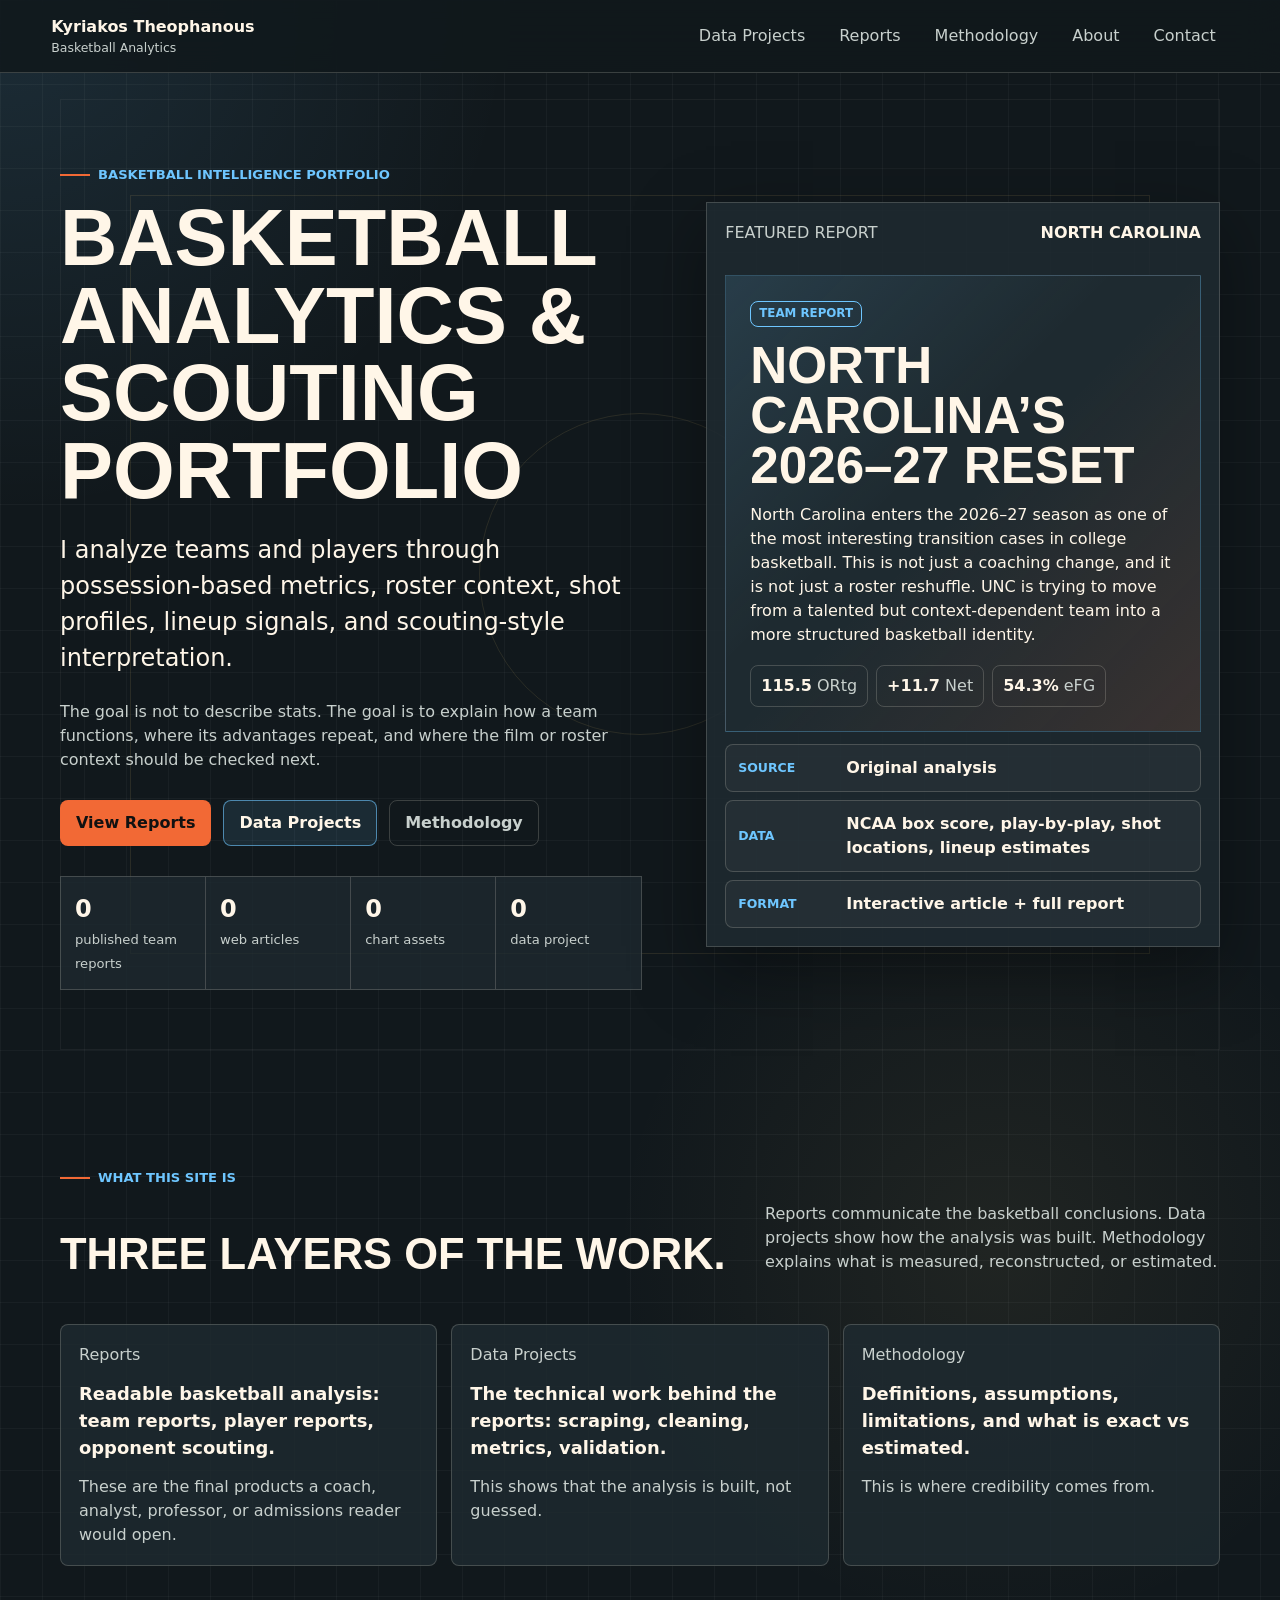
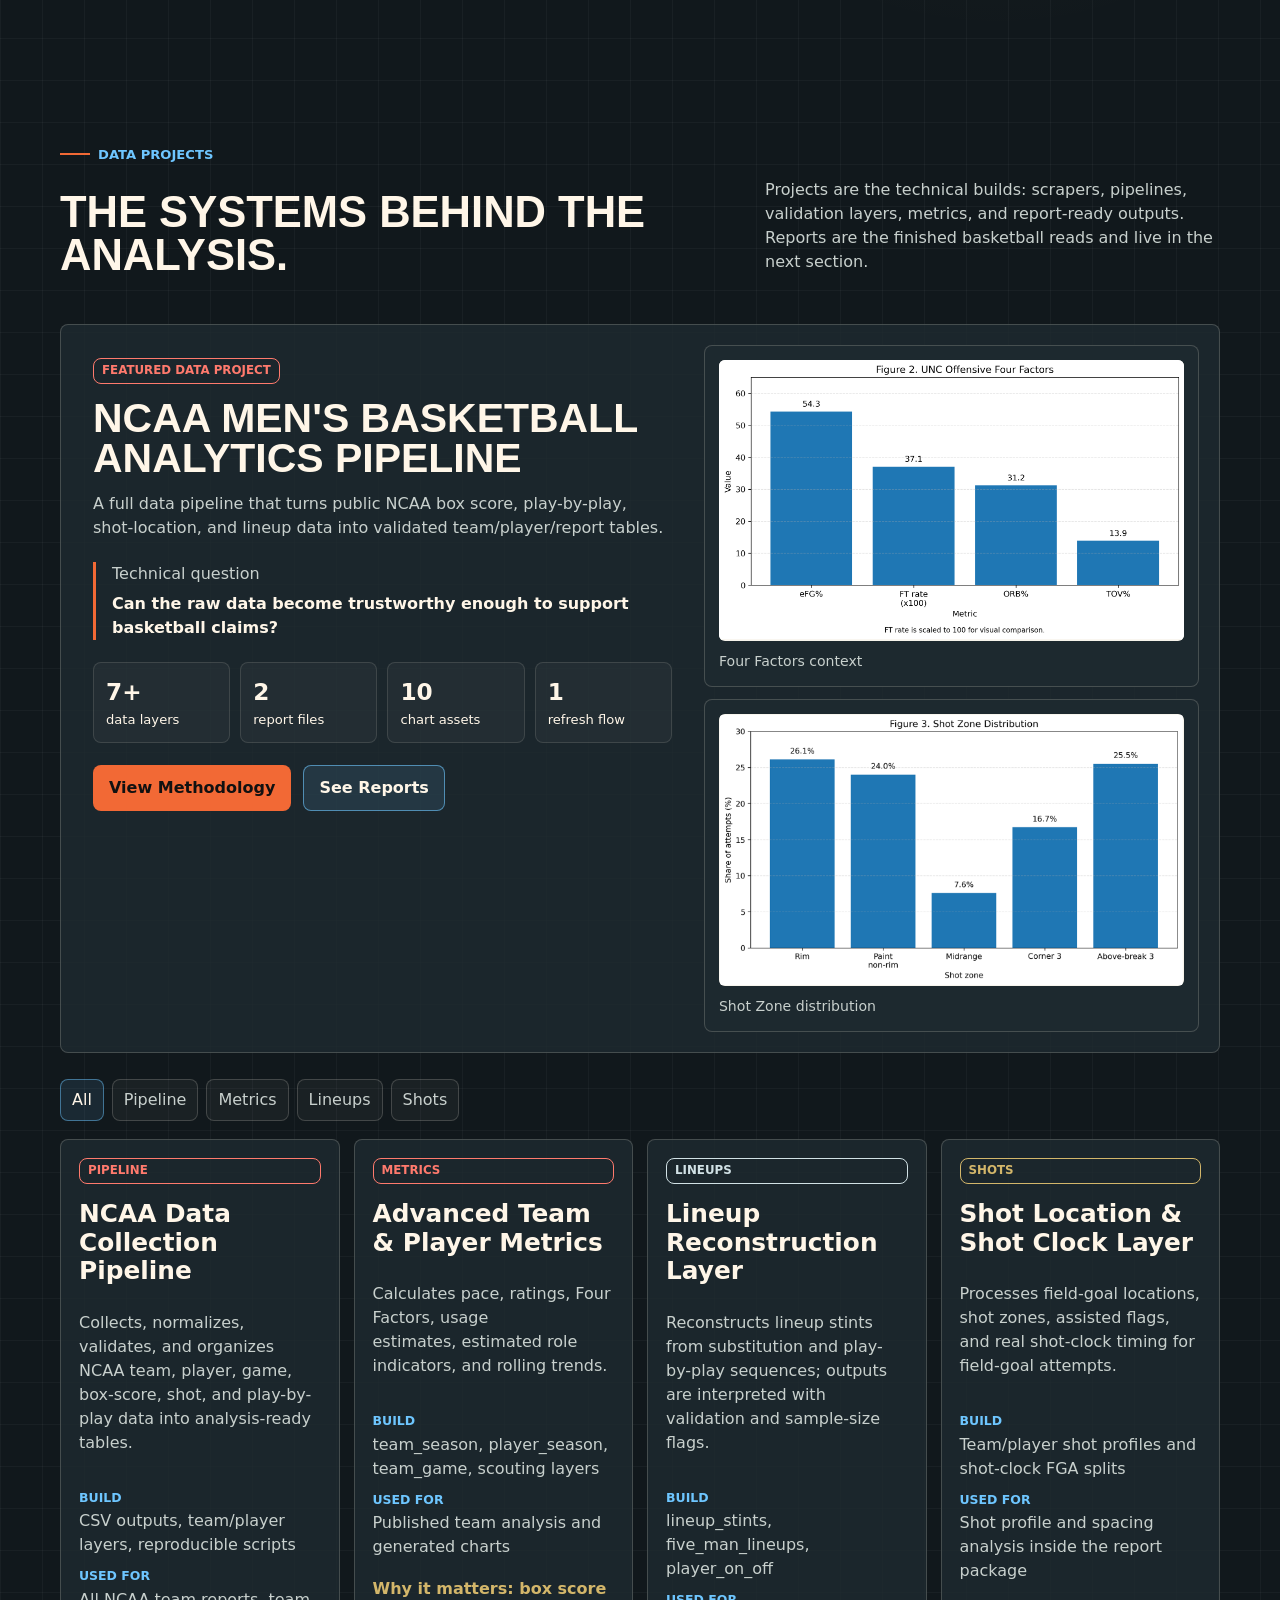
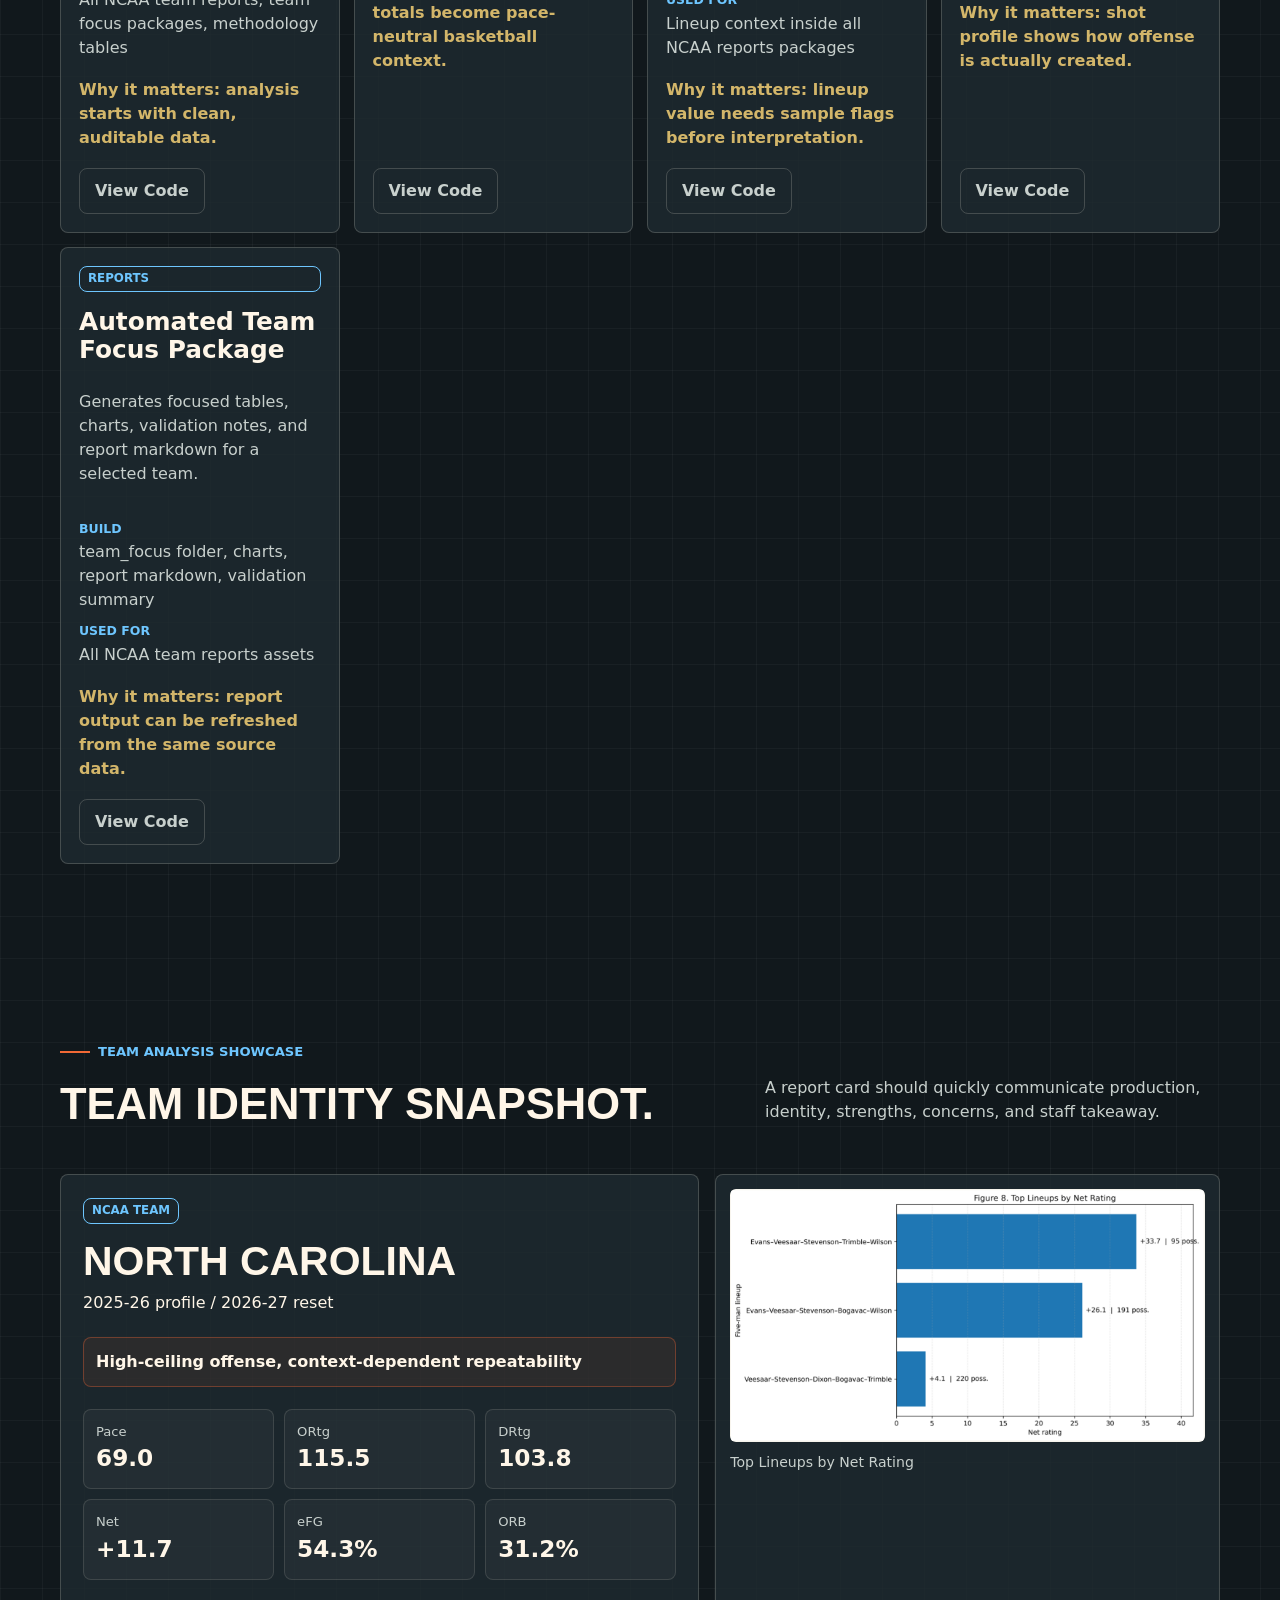
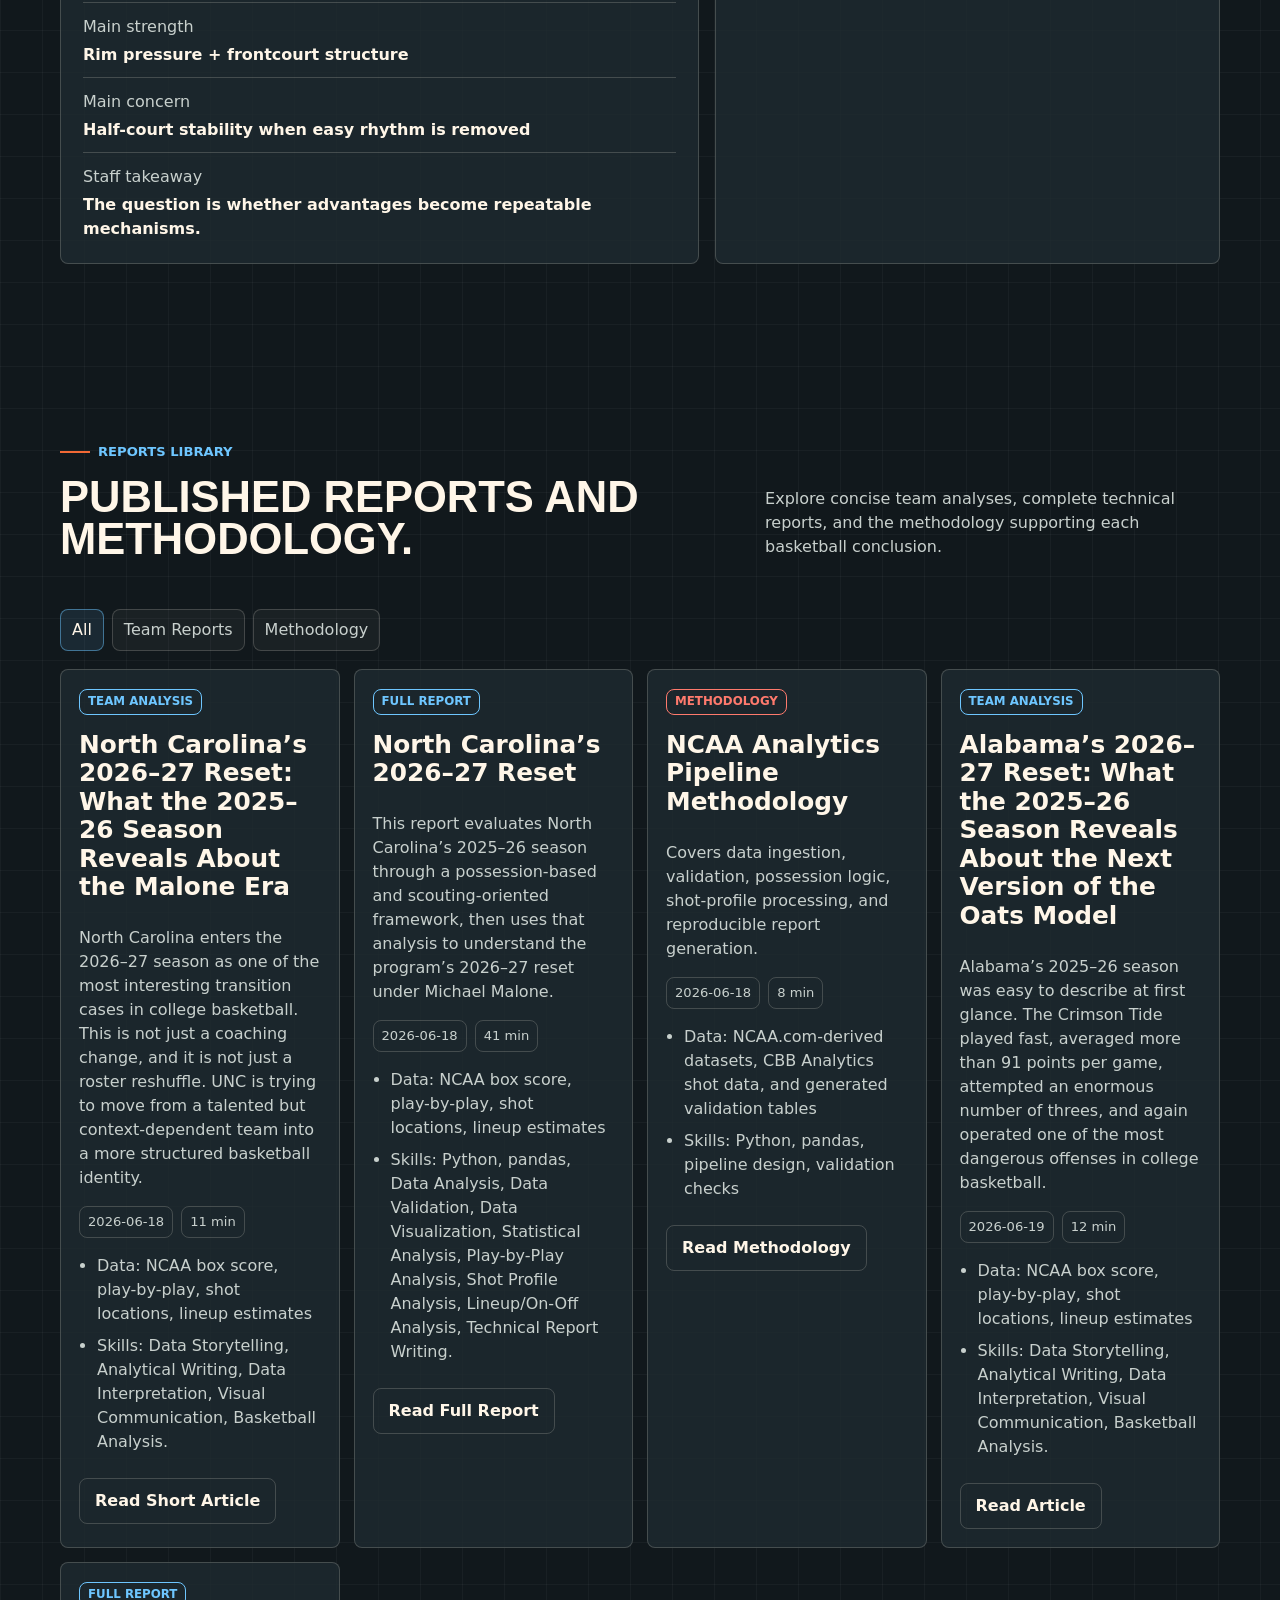
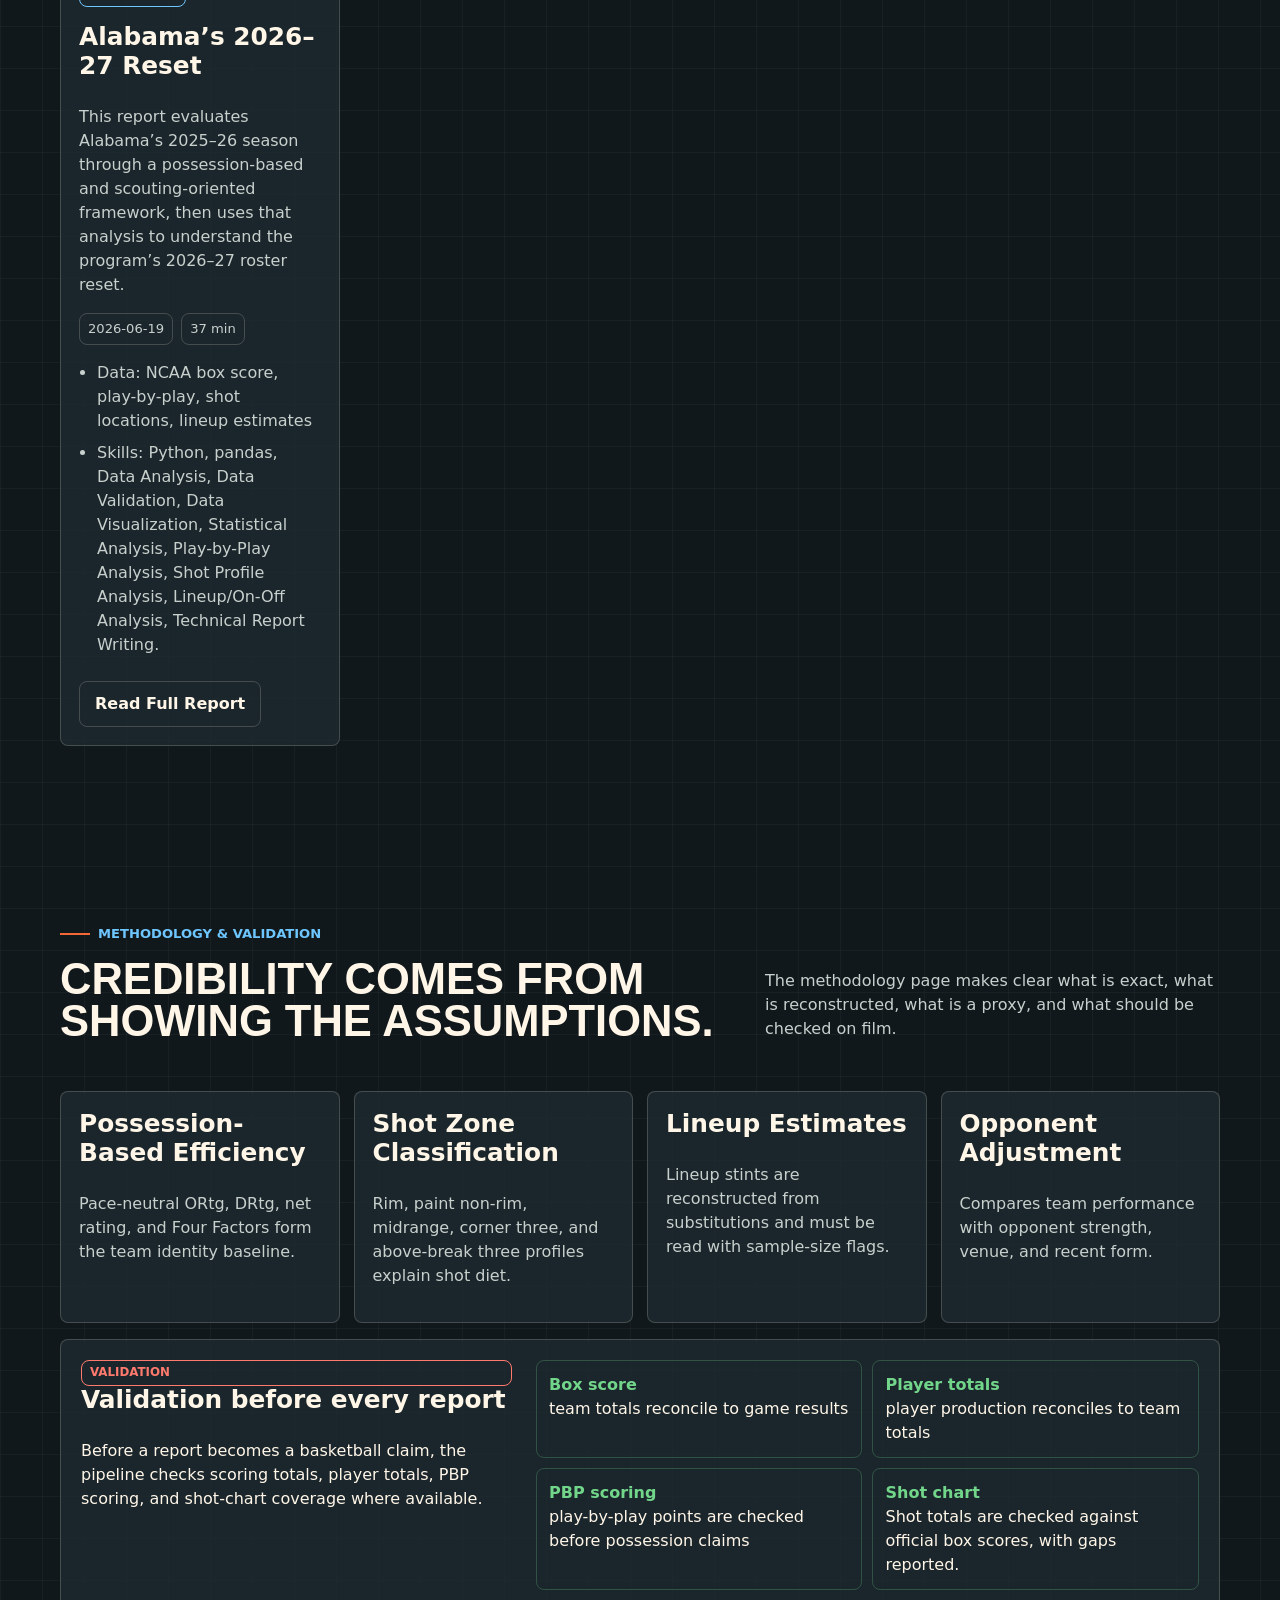
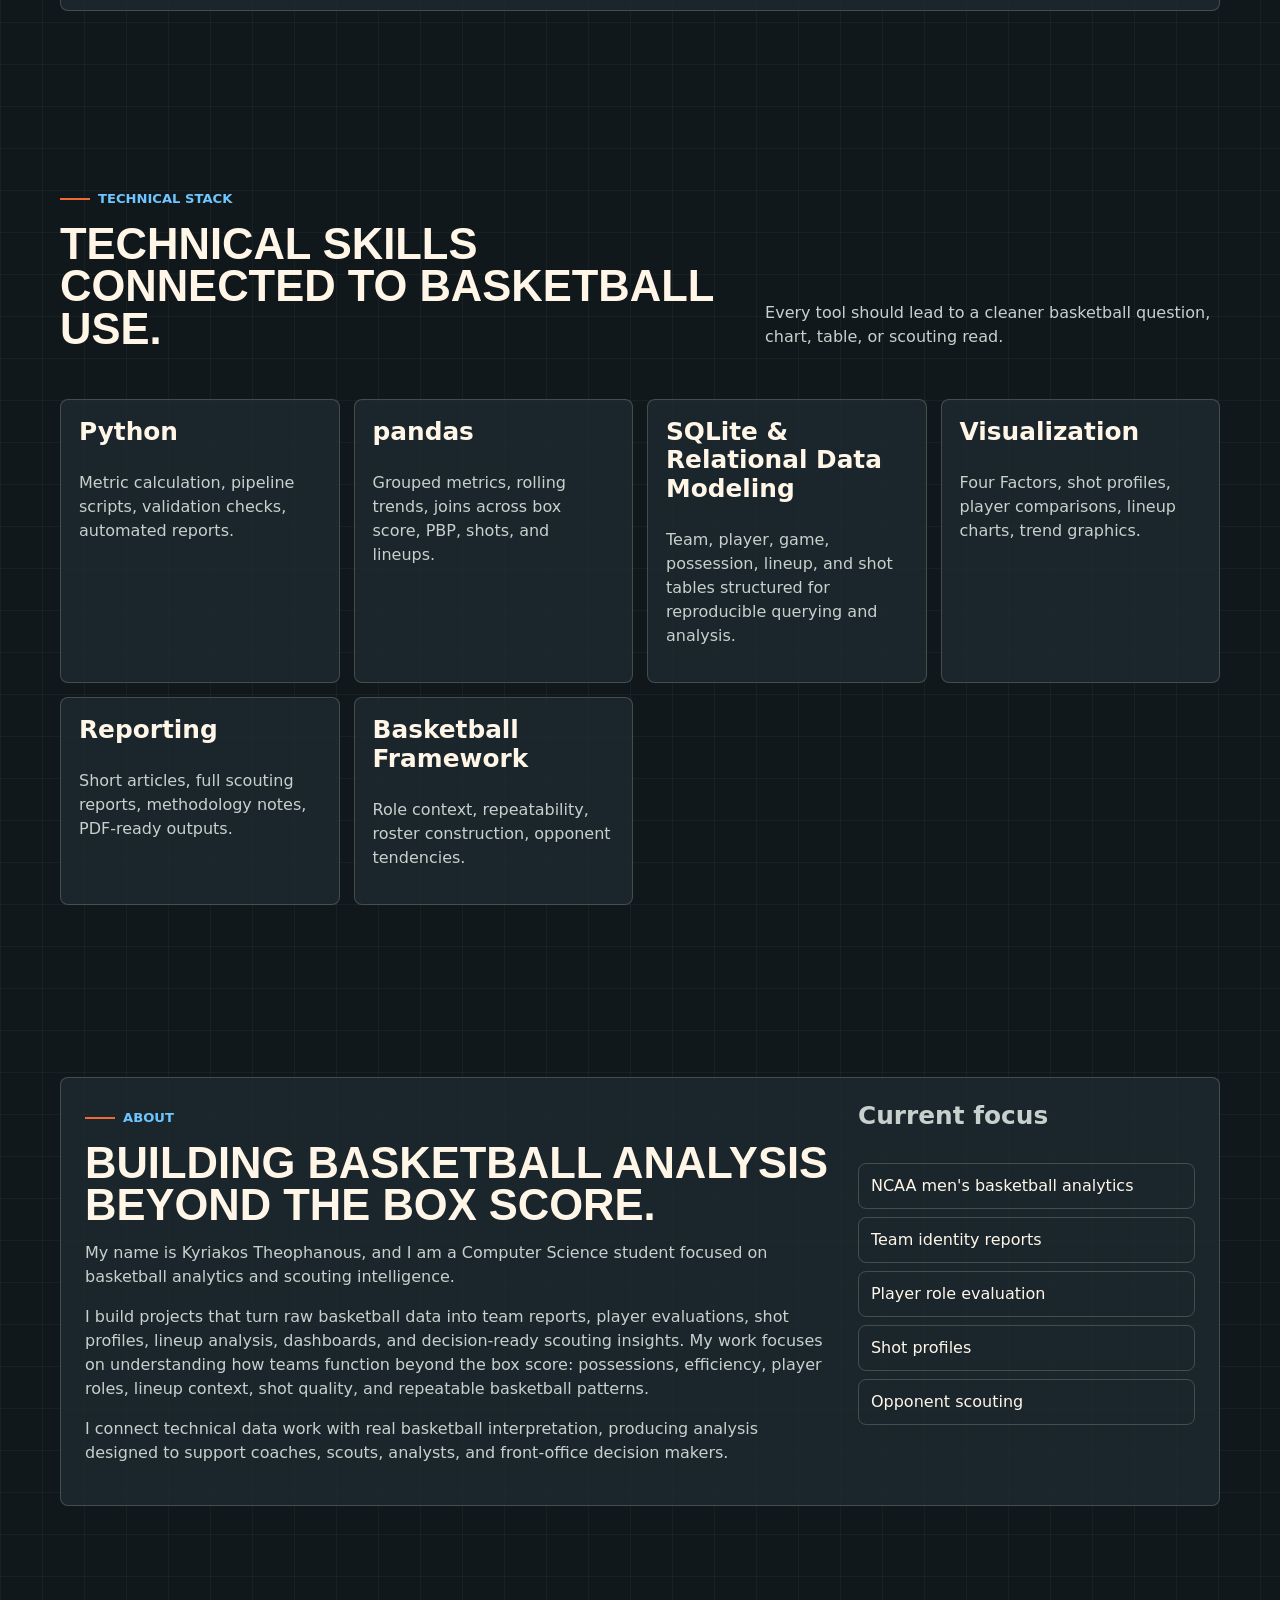
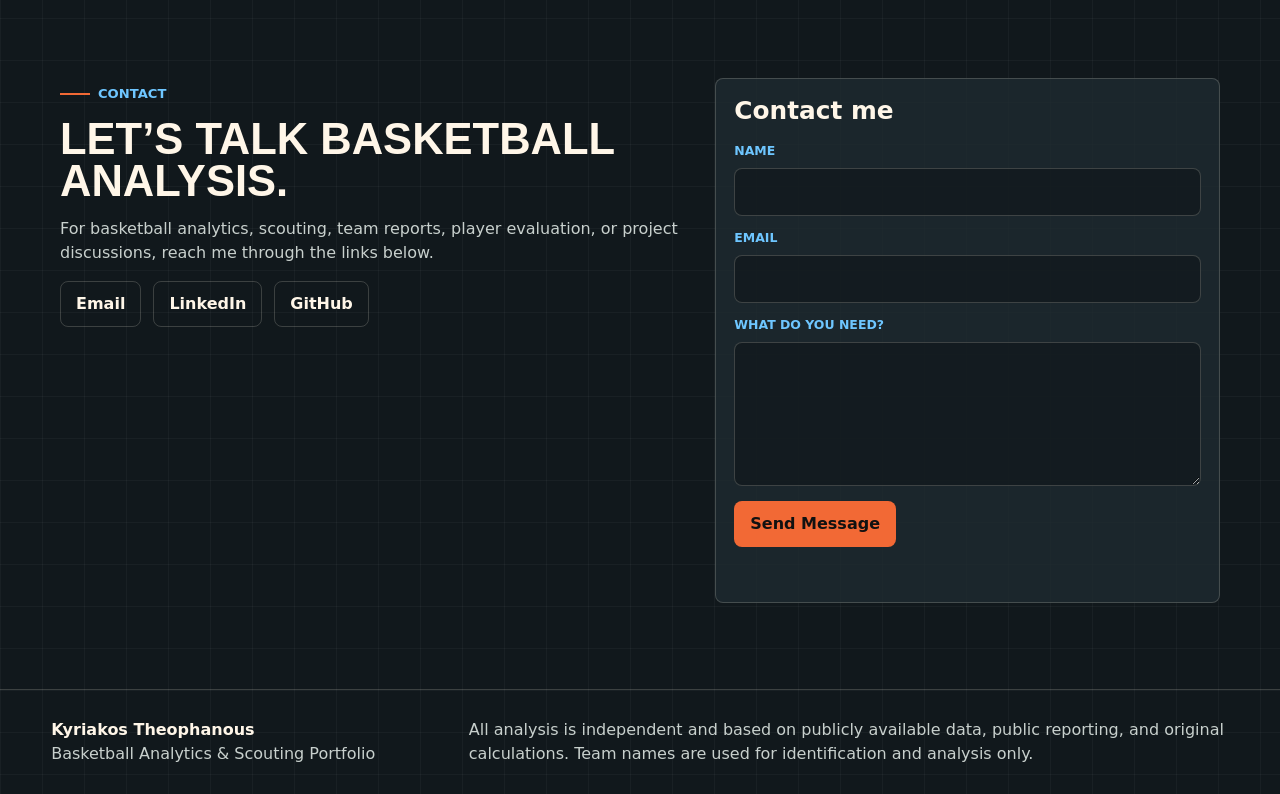
==== commit d476542d: "Improve portfolio project links and content fallbacks" ====
--- a/index.html
+++ b/index.html
@@ -52,20 +52,20 @@
           </div>
           <div class="proof-strip" aria-label="Portfolio data snapshot">
             <div>
-              <strong data-counter="1">0</strong>
-              <span>published team report</span>
+              <strong data-counter="2">0</strong>
+              <span>published team reports</span>
             </div>
             <div>
-              <strong data-counter="3">0</strong>
-              <span>report files</span>
+              <strong data-counter="2">0</strong>
+              <span>web articles</span>
             </div>
             <div>
-              <strong data-counter="5">0</strong>
+              <strong data-counter="20">0</strong>
               <span>chart assets</span>
             </div>
             <div>
               <strong data-counter="1">0</strong>
-              <span>NCAA pipeline</span>
+              <span>data project</span>
             </div>
           </div>
         </div>
@@ -187,6 +187,7 @@
               <div><dt>Used for</dt><dd>Every downstream team and player report</dd></div>
             </dl>
             <strong class="insight">Why it matters: analysis starts with clean, auditable data.</strong>
+            <div class="project-actions"><a class="btn ghost" href="https://github.com/Kyriacosthe/ncaa-basketball-analytics" target="_blank" rel="noreferrer">View Code</a></div>
           </article>
           <article class="project-card reveal" data-project="metrics">
             <span class="badge model">Metrics</span>
@@ -197,6 +198,7 @@
               <div><dt>Used for</dt><dd>Team identity and player role interpretation</dd></div>
             </dl>
             <strong class="insight">Why it matters: box score totals become pace-neutral context.</strong>
+            <div class="project-actions"><a class="btn ghost" href="https://github.com/Kyriacosthe/ncaa-basketball-analytics" target="_blank" rel="noreferrer">View Code</a></div>
           </article>
           <article class="project-card reveal" data-project="lineup">
             <span class="badge lineup">Lineups</span>
@@ -207,6 +209,7 @@
               <div><dt>Used for</dt><dd>Lineup reports and player context notes</dd></div>
             </dl>
             <strong class="insight">Why it matters: lineups need sample flags before interpretation.</strong>
+            <div class="project-actions"><a class="btn ghost" href="https://github.com/Kyriacosthe/ncaa-basketball-analytics" target="_blank" rel="noreferrer">View Code</a></div>
           </article>
           <article class="project-card reveal" data-project="shot">
             <span class="badge shot">Shots</span>
@@ -217,6 +220,7 @@
               <div><dt>Used for</dt><dd>Shot diet, spacing, and player scoring profiles</dd></div>
             </dl>
             <strong class="insight">Why it matters: shot profile shows how offense is actually created.</strong>
+            <div class="project-actions"><a class="btn ghost" href="https://github.com/Kyriacosthe/ncaa-basketball-analytics" target="_blank" rel="noreferrer">View Code</a></div>
           </article>
           <article class="project-card reveal" data-project="pipeline">
             <span class="badge team">Reports</span>
@@ -227,6 +231,7 @@
               <div><dt>Used for</dt><dd>Team reports and scouting summaries</dd></div>
             </dl>
             <strong class="insight">Why it matters: one pipeline can refresh every team consistently.</strong>
+            <div class="project-actions"><a class="btn ghost" href="https://github.com/Kyriacosthe/ncaa-basketball-analytics" target="_blank" rel="noreferrer">View Code</a></div>
           </article>
         </div>
       </section>
@@ -354,7 +359,7 @@
         <div class="skill-grid">
           <article><h3>Python</h3><p>Metric calculation, pipeline scripts, validation checks, automated reports.</p></article>
           <article><h3>pandas</h3><p>Grouped metrics, rolling trends, joins across box score, PBP, shots, and lineups.</p></article>
-          <article><h3>SQL-ready Modeling</h3><p>Team, player, game, possession, lineup, and shot tables designed for analysis.</p></article>
+          <article><h3>SQLite &amp; Relational Data Modeling</h3><p>Team, player, game, possession, lineup, and shot tables structured for reproducible querying and analysis.</p></article>
           <article><h3>Visualization</h3><p>Four Factors, shot profiles, player comparisons, lineup charts, trend graphics.</p></article>
           <article><h3>Reporting</h3><p>Short articles, full scouting reports, methodology notes, PDF-ready outputs.</p></article>
           <article><h3>Basketball Framework</h3><p>Role context, repeatability, roster construction, opponent tendencies.</p></article>
@@ -365,16 +370,20 @@
         <div class="about-panel reveal">
           <div>
             <div class="section-kicker">About</div>
-            <h2 id="about-title">Student analyst building serious basketball work.</h2>
+            <h2 id="about-title">BUILDING BASKETBALL ANALYSIS BEYOND THE BOX SCORE.</h2>
             <p>
-              My name is Kyriakos Theophanous. I am a Computer Science student building a basketball analytics
-              and scouting portfolio focused on college basketball, team identity, player roles, and
-              possession-based analysis.
+              My name is Kyriakos Theophanous, and I am a Computer Science student focused on basketball
+              analytics and scouting intelligence.
             </p>
             <p>
-              I am especially interested in the connection between data and basketball decisions: how a team
-              creates advantages, how player roles affect lineup function, how shot profiles reveal identity,
-              and how roster construction changes the way a team can play.
+              I build projects that turn raw basketball data into team reports, player evaluations, shot
+              profiles, lineup analysis, dashboards, and decision-ready scouting insights. My work focuses on
+              understanding how teams function beyond the box score: possessions, efficiency, player roles,
+              lineup context, shot quality, and repeatable basketball patterns.
+            </p>
+            <p>
+              I connect technical data work with real basketball interpretation, producing analysis designed to
+              support coaches, scouts, analysts, and front-office decision makers.
             </p>
           </div>
           <div class="target-list">
--- a/styles.css
+++ b/styles.css
@@ -687,6 +687,8 @@
 
 .project-card {
   min-height: 320px;
+  display: flex;
+  flex-direction: column;
 }
 
 .project-card:hover,
@@ -731,6 +733,11 @@
   display: block;
   margin-top: 18px;
   color: var(--gold);
+}
+
+.project-actions {
+  margin-top: auto;
+  padding-top: 18px;
 }
 
 .team-layout,
@@ -1572,6 +1579,13 @@
   line-height: 1.05;
 }
 
+.article-subheading {
+  margin: 18px 0 8px;
+  color: var(--cream);
+  font-size: clamp(1.02rem, 1.15vw, 1.16rem);
+  line-height: 1.28;
+}
+
 .article-section-structure h2,
 .article-part-divider h2 {
   font-size: clamp(1.25rem, 2vw, 1.8rem);
@@ -1591,6 +1605,52 @@
 .article-section ul {
   margin: 0;
   padding-left: 22px;
+}
+
+.article-section ol {
+  margin: 0;
+  padding-left: 28px;
+}
+
+.article-table-wrap {
+  margin: 18px 0 4px;
+  overflow-x: auto;
+  border: 1px solid rgba(255, 246, 232, 0.14);
+  border-radius: 8px;
+  background: rgba(9, 17, 20, 0.72);
+}
+
+.article-table {
+  width: 100%;
+  min-width: 680px;
+  border-collapse: collapse;
+}
+
+.article-table th,
+.article-table td {
+  border-right: 1px solid rgba(255, 246, 232, 0.08);
+  border-bottom: 1px solid rgba(255, 246, 232, 0.12);
+  padding: 10px 12px;
+  color: var(--muted);
+  font-size: 0.92rem;
+  line-height: 1.45;
+  text-align: left;
+  vertical-align: top;
+}
+
+.article-table th {
+  color: var(--cream);
+  font-weight: 900;
+  background: rgba(255, 255, 255, 0.045);
+}
+
+.article-table tr:last-child td {
+  border-bottom: 0;
+}
+
+.article-table th:last-child,
+.article-table td:last-child {
+  border-right: 0;
 }
 
 .article-chart {
